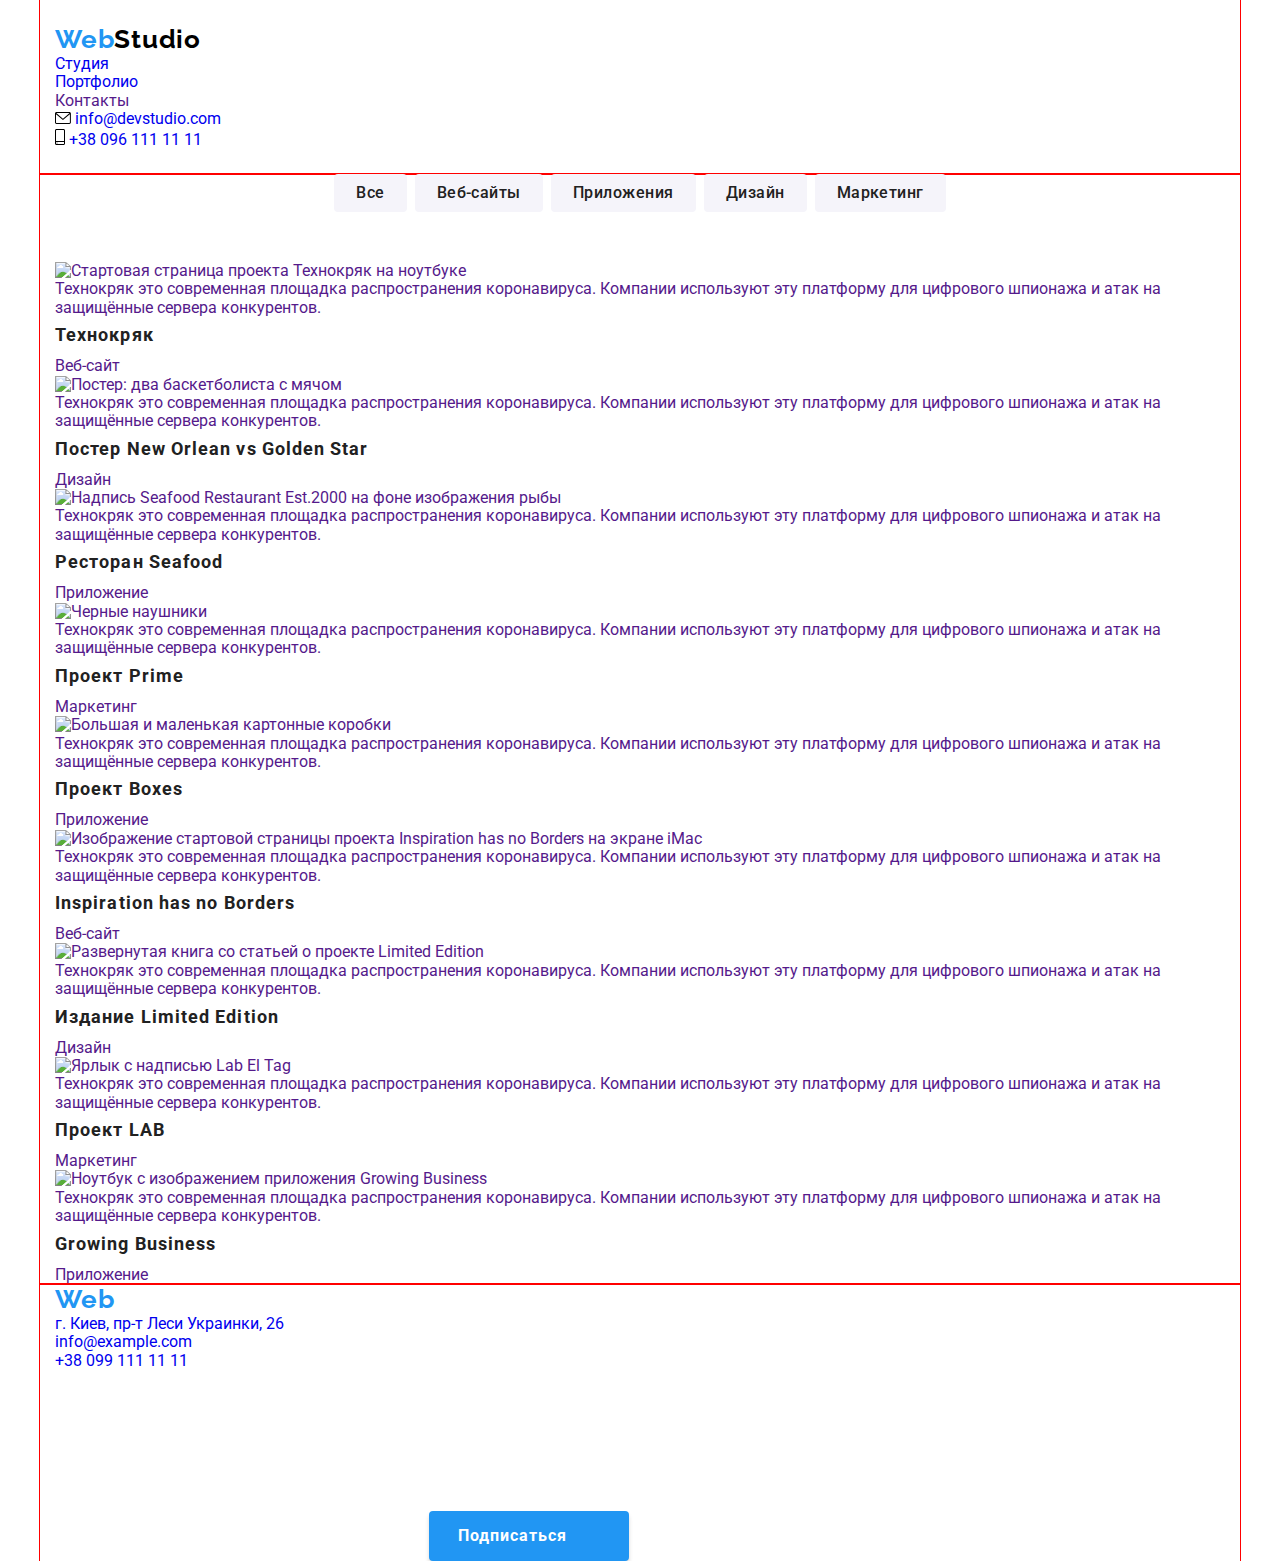
==== portfolio.html @ 4ce68b8e "Adds mobile version of header container and mobile menu button" ====
<!DOCTYPE html>
<html lang="en">

<head>
  <meta charset="UTF-8" />
  <meta name="viewport" content="width=device-width, initial-scale=1.0" />
  <title>WebStudio Portfolio</title>
  <link rel="stylesheet" href="https://cdnjs.cloudflare.com/ajax/libs/modern-normalize/1.0.0/modern-normalize.css" />
  <link href="https://fonts.googleapis.com/css2?family=Raleway:wght@700&family=Roboto:wght@400;500;700;900&display=swap"
    rel="stylesheet" />
  <link rel="stylesheet" href="./css/portfolio.min.css" />
</head>

<body>
  <!--HEADER-->
  <header class="header">
    <div class="container">
      <nav class="navigation">
        <a class="logo" href="./index.html" lang="en" aria-label="логотип вэбстудии"><span
            style="color: #2196f3">Web</span><span style="color: black">Studio</span>
        </a>
        <ul class="navigation-list">
          <li class="navigation-list-item">
            <a class="header-nav-link" href="./index.html">Студия</a>
          </li>
          <li class="navigation-list-item">
            <a class="header-nav-link current" href="./portfolio.html">Портфолио</a>
          </li>
          <li class="navigation-list-item">
            <a class="header-nav-link" href="">Контакты</a>
          </li>
        </ul>
      </nav>
      <address>
        <ul>
          <li class="address-item">
            <a class="header-contact-item" href="mailto:info@devstudio.com">
              <svg class="icon-envelope" width="16" height="12">
                <use href="./images/sprite.svg#icon-envelope"></use>
              </svg>
              info@devstudio.com</a>
          </li>
          <li class="address-item">
            <a class="header-contact-item" href="tel:+380961111111">
              <svg class="icon-envelope" width="10" height="16">
                <use href="./images/sprite.svg#icon-smartphone"></use>
              </svg>
              +38 096 111 11 11</a>
          </li>
        </ul>
      </address>
    </div>
  </header>
  <main>
    <!--PROJECTS-->
    <section class="projects">
      <div class="container">
        <h1 hidden>Проекты</h1>
        <nav>
          <ul class="project-filter">
            <li class="project-filter-item">
              <button class="projects-button" type="button">Все</button>
            </li>
            <li class="project-filter-item">
              <button class="projects-button" type="button">Веб-сайты</button>
            </li>
            <li class="project-filter-item">
              <button class="projects-button" type="button">
                Приложения
              </button>
            </li>
            <li class="project-filter-item">
              <button class="projects-button" type="button">Дизайн</button>
            </li>
            <li class="project-filter-item">
              <button class="projects-button" type="button">Маркетинг</button>
            </li>
          </ul>
        </nav>
        <ul class="projects-gallery">
          <li class="project-container">
            <a class="project-container-link" href="">
              <div class="project-thumb">
                <img src="./images/img-project-1.jpg" alt="Стартовая страница проекта Технокряк на ноутбуке" />
                <div class="overlay">
                  <p class="project-description">
                    Технокряк это современная площадка распространения
                    коронавируса. Компании используют эту платформу для
                    цифрового шпионажа и атак на защищённые сервера
                    конкурентов.
                  </p>
                </div>
              </div>
              <div class="project-card">
                <h2 class="project-title">Технокряк</h2>
                <p class="project-type">Веб-сайт</p>
              </div>
            </a>
          </li>
          <li class="project-container">
            <a class="project-container-link" href="">
              <div class="project-thumb">
                <img src="./images/img-project-2.jpg" alt="Постер: два баскетболиста с мячом" />
                <div class="overlay">
                  <p class="project-description">
                    Технокряк это современная площадка распространения
                    коронавируса. Компании используют эту платформу для
                    цифрового шпионажа и атак на защищённые сервера
                    конкурентов.
                  </p>
                </div>
              </div>
              <div class="project-card">
                <h2 class="project-title">
                  <span>Постер </span><span lang="en">New Orlean vs Golden Star</span>
                </h2>
                <p class="project-type">Дизайн</p>
              </div>
            </a>
          </li>
          <li class="project-container">
            <a class="project-container-link" href="">
              <div class="project-thumb">
                <img src="./images/img-project-3.jpg"
                  alt="Надпись Seafood Restaurant Est.2000 на фоне изображения рыбы" />
                <div class="overlay">
                  <p class="project-description">
                    Технокряк это современная площадка распространения
                    коронавируса. Компании используют эту платформу для
                    цифрового шпионажа и атак на защищённые сервера
                    конкурентов.
                  </p>
                </div>
              </div>
              <div class="project-card">
                <h2 class="project-title">
                  <span>Ресторан </span><span lang="en">Seafood</span>
                </h2>
                <p class="project-type">Приложение</p>
              </div>
            </a>
          </li>
          <li class="project-container">
            <a class="project-container-link" href="">
              <div class="project-thumb">
                <img src="./images/img-project-4.jpg" alt="Черные наушники" />
                <div class="overlay">
                  <p class="project-description">
                    Технокряк это современная площадка распространения
                    коронавируса. Компании используют эту платформу для
                    цифрового шпионажа и атак на защищённые сервера
                    конкурентов.
                  </p>
                </div>
              </div>
              <div class="project-card">
                <h2 class="project-title">
                  <span>Проект </span><span lang="en">Prime</span>
                </h2>
                <p class="project-type">Маркетинг</p>
              </div>
            </a>
          </li>
          <li class="project-container">
            <a class="project-container-link" href="">
              <div class="project-thumb">
                <img src="./images/img-project-5.jpg" alt="Большая и маленькая картонные коробки" />
                <div class="overlay">
                  <p class="project-description">
                    Технокряк это современная площадка распространения
                    коронавируса. Компании используют эту платформу для
                    цифрового шпионажа и атак на защищённые сервера
                    конкурентов.
                  </p>
                </div>
              </div>
              <div class="project-card">
                <h2 class="project-title">
                  <span>Проект </span> <span lang="en">Boxes</span>
                </h2>
                <p class="project-type">Приложение</p>
              </div>
            </a>
          </li>
          <li class="project-container">
            <a class="project-container-link" href="">
              <div class="project-thumb">
                <img src="./images/img-project-6.jpg"
                  alt="Изображение стартовой страницы проекта Inspiration has no Borders на экране iMac" />
                <div class="overlay">
                  <p class="project-description">
                    Технокряк это современная площадка распространения
                    коронавируса. Компании используют эту платформу для
                    цифрового шпионажа и атак на защищённые сервера
                    конкурентов.
                  </p>
                </div>
              </div>
              <div class="project-card">
                <h2 class="project-title" lang="en">
                  Inspiration has no Borders
                </h2>
                <p class="project-type">Веб-сайт</p>
              </div>
            </a>
          </li>
          <li class="project-container">
            <a class="project-container-link" href="">
              <div class="project-thumb">
                <img src="./images/img-project-7.jpg" alt="Развернутая книга со статьей о проекте Limited Edition" />
                <div class="overlay">
                  <p class="project-description">
                    Технокряк это современная площадка распространения
                    коронавируса. Компании используют эту платформу для
                    цифрового шпионажа и атак на защищённые сервера
                    конкурентов.
                  </p>
                </div>
              </div>
              <div class="project-card">
                <h2 class="project-title">
                  <span>Издание </span> <span lang="en">Limited Edition</span>
                </h2>
                <p class="project-type">Дизайн</p>
              </div>
            </a>
          </li>
          <li class="project-container">
            <a class="project-container-link" href="">
              <div class="project-thumb">
                <img src="./images/img-project-8.jpg" alt="Ярлык с надписью Lab El Tag" />
                <div class="overlay">
                  <p class="project-description">
                    Технокряк это современная площадка распространения
                    коронавируса. Компании используют эту платформу для
                    цифрового шпионажа и атак на защищённые сервера
                    конкурентов.
                  </p>
                </div>
              </div>
              <div class="project-card">
                <h2 class="project-title">
                  <span>Проект </span> <span lang="en">LAB</span>
                </h2>
                <p class="project-type">Маркетинг</p>
              </div>
            </a>
          </li>
          <li class="project-container">
            <a class="project-container-link" href="">
              <div class="project-thumb">
                <img src="./images/img-project-9.jpg" alt="Ноутбук с изображением приложения Growing Business" />
                <div class="overlay">
                  <p class="project-description">
                    Технокряк это современная площадка распространения
                    коронавируса. Компании используют эту платформу для
                    цифрового шпионажа и атак на защищённые сервера
                    конкурентов.
                  </p>
                </div>
              </div>
              <div class="project-card">
                <h2 class="project-title" lang="en">Growing Business</h2>
                <p class="project-type">Приложение</p>
              </div>
            </a>
          </li>
        </ul>
      </div>
    </section>
  </main>
  <!--FOOTER-->
    <footer class="footer">
      <div class="container">
        <div class="footer-container">
          <div class="footer-contacts">
            <a class="logo" href="./index.html" lang="en" aria-label="логотип вeбстудии"><span
                style="color: #2196f3">Web</span><span style="color: #ffffff">Studio</span></a>
            <address>
              <ul>
                <li>
                  <a class="footer-contact-address" href="https://goo.gl/maps/ndvMdk8LUqKZCVPy7" target="_blank">г. Киев,
                    пр-т Леси Украинки, 26</a>
                </li>
                <li>
                  <a class="footer-contact-non-address" href="mailto:info@example.com">info@example.com</a>
                </li>
                <li>
                  <a class="footer-contact-non-address" href="tel:+380991111111">+38 099 111 11 11</a>
                </li>
              </ul>
            </address>
          </div>
          <div class="joinus">
            <h3 class="footer-title">присоединяйтесь</h3>
            <ul class="social-links dark-theme">
              <li>
                <a class="social-item" target="_blank" href="https://www.instagram.com">
                  <svg class="instagram-icon" width="20" height="20">
                    <use href="./images/sprite.svg#icon-instagram"></use>
                  </svg>
                </a>
              </li>
              <li>
                <a class="social-item" target="_blank" href="https://twitter.com"><svg class="twitter-icon" width="20"
                    height="20">
                    <use href="./images/sprite.svg#icon-twitter"></use>
                  </svg></a>
              </li>
              <li>
                <a class="social-item" target="_blank" href="https://www.facebook.com"><svg class="facebook-icon" width="20"
                    height="20">
                    <use href="./images/sprite.svg#icon-facebook"></use>
                  </svg></a>
              </li>
              <li>
                <a class="social-item" target="_blank" href="https://www.linkedin.com"><svg class="linkedin-icon" width="20"
                    height="20">
                    <use href="./images/sprite.svg#icon-linkedin"></use>
                  </svg></a>
              </li>
            </ul>
          </div>
          <div class="subscribe">
            <h3 class="footer-title">Подпишитесь на рассылку</h3>
            <div class="footer-form-wrapper">
              <form action="#" class="footer-form">
                <div class="footer-form-item">
                  <input type="email" name="email" placeholder="E-mail" class="footer-form-input">
                  <button type="submit" class="submit-btn">Подписаться</button>
                </div>
              </form>
            </div>
          </div>
        </div>
      </div>
    </footer>
</body>

</html>
---- css/portfolio.min.css ----
.visually-hidden{position:absolute;width:1px;height:1px;margin:-1px;border:0;padding:0;white-space:nowrap;-webkit-clip-path:inset(100%);clip-path:inset(100%);clip:rect(0 0 0 0);overflow:hidden}body{color:#212121;font-family:Roboto, sans-serif;font-style:normal}ul{list-style:none}p,ul,h1,h2,h3,h4{margin:0;padding:0}a{text-decoration:none}address{font-style:normal}img{display:block}.section{padding-top:94px;padding-bottom:94px}.form *{outline:none}.container{padding-left:15px;padding-right:15px;outline:1px solid red}@media screen and (min-width: 480px){.container{position:relative;width:480px;margin:0 auto}.header .container{padding-top:16px;padding-bottom:16px}}@media screen and (min-width: 768px){.container{width:768px}.header .container{padding-top:26px;padding-bottom:26px}}@media screen and (min-width: 1200px){.container{width:1200px}.header .container{padding-top:24px;padding-bottom:25px}}.logo{font-family:Raleway;font-weight:700;letter-spacing:0.03em}@media screen and (min-width: 480px){.logo{font-size:24px;line-height:1.167}}@media screen and (min-width: 1200px){.logo{font-size:26px;line-height:1.193}}@media screen and (max-width: 767px){.menu-btn{position:absolute;top:10px;right:15px;display:-webkit-inline-box;display:-ms-inline-flexbox;display:inline-flex;-webkit-box-pack:center;-ms-flex-pack:center;justify-content:center;-webkit-box-align:center;-ms-flex-align:center;align-items:center;margin:0;padding:0;width:40px;height:40px;border:none;background-color:transparent}.menu-btn .icon-cross{display:none}.menu-btn.is-open .icon-cross{display:block}.menu-btn.is-open .icon-burger{display:none}.menu-btn:hover,.menu-btn:focus{fill:#2196f3}}@media screen and (min-width: 768px){.menu-btn{display:none}}.project-filter{display:-webkit-box;display:-ms-flexbox;display:flex;-webkit-box-pack:center;-ms-flex-pack:center;justify-content:center;margin-bottom:50px}.project-filter-item+.project-filter-item{margin-left:8px}.projects-button{padding:6px 22px;border-radius:4px;font-weight:500;font-size:16px;line-height:1.625;text-align:center;letter-spacing:0.03em;color:#212121;background-color:#f5f4fa;border:transparent;-webkit-transition-property:color, background-color, -webkit-box-shadow;transition-property:color, background-color, -webkit-box-shadow;transition-property:color, background-color, box-shadow;transition-property:color, background-color, box-shadow, -webkit-box-shadow;-webkit-transition-duration:250ms;transition-duration:250ms;-webkit-transition-timing-function:cubic-bezier(0.4, 0, 0.2, 1);transition-timing-function:cubic-bezier(0.4, 0, 0.2, 1)}.projects-button:hover,.projects-button:focus{color:#ffffff;background-color:#2196f3;-webkit-box-shadow:0px 3px 1px rgba(0,0,0,0.1),0px 1px 2px rgba(0,0,0,0.08),0px 2px 2px rgba(0,0,0,0.12);box-shadow:0px 3px 1px rgba(0,0,0,0.1),0px 1px 2px rgba(0,0,0,0.08),0px 2px 2px rgba(0,0,0,0.12)}.section-title{text-align:center;margin-bottom:50px;font-weight:700;font-size:36px;line-height:1.167;letter-spacing:.03em}.form-title{text-align:center;margin-bottom:12px;font-weight:700;font-size:20px;line-height:1.15;letter-spacing:.03em}.hero-title{text-align:center;max-width:700px;font-weight:900;font-size:44px;line-height:1.364;letter-spacing:.06em;text-transform:uppercase;color:#ffffff}.features-title{margin-top:30px;margin-bottom:10px;font-weight:700;font-size:14px;line-height:1.143;letter-spacing:.03em;text-transform:uppercase}.whatwedo-title{position:absolute;bottom:0;padding-top:27px;padding-bottom:27px;width:370px;text-align:center;font-weight:700;font-size:14px;line-height:1.143;letter-spacing:.03em;text-transform:uppercase;color:#fff;background-color:rgba(47,48,58,0.8)}.project-title{margin-bottom:4px;font-weight:700;font-size:18px;line-height:2;letter-spacing:.06em;color:#212121}.footer-title{padding-top:12px;margin-bottom:20px;font-weight:700;font-size:14px;line-height:1.143;letter-spacing:.03em;text-transform:uppercase;color:#ffffff}.social-links{display:-webkit-box;display:-ms-flexbox;display:flex;-webkit-box-pack:justify;-ms-flex-pack:justify;justify-content:space-between}.white-theme{margin:16px 32px 0px 32px}.dark-theme li:not(:last-child){margin-right:10px}.social-item{display:-webkit-box;display:-ms-flexbox;display:flex;-webkit-box-pack:center;-ms-flex-pack:center;justify-content:center;-webkit-box-align:center;-ms-flex-align:center;align-items:center;width:44px;height:44px;border-radius:50%;-webkit-transition-property:background-color, fill;transition-property:background-color, fill;-webkit-transition-duration:250ms;transition-duration:250ms;-webkit-transition-timing-function:cubic-bezier(0.4, 0, 0.2, 1);transition-timing-function:cubic-bezier(0.4, 0, 0.2, 1)}.white-theme .social-item{fill:#afb1b8}.dark-theme .social-item{fill:#fff;background-color:rgba(255,255,255,0.1)}.social-item:hover,.social-item:focus{background-color:#2196f3;fill:#fff}.footer-form-input{width:358px;height:50px;padding-left:16px;margin-right:12px;color:#ffffff;background-color:transparent;border:1px solid rgba(255,255,255,0.3);-webkit-box-sizing:border-box;box-sizing:border-box;border-radius:4px}.footer-form-input::-webkit-input-placeholder{font-weight:400;font-size:16px;line-height:1.25;-webkit-box-align:center;align-items:center;letter-spacing:0.03em;color:rgba(255,255,255,0.6)}.footer-form-input:-ms-input-placeholder{font-weight:400;font-size:16px;line-height:1.25;-ms-flex-align:center;align-items:center;letter-spacing:0.03em;color:rgba(255,255,255,0.6)}.footer-form-input::-ms-input-placeholder{font-weight:400;font-size:16px;line-height:1.25;-ms-flex-align:center;align-items:center;letter-spacing:0.03em;color:rgba(255,255,255,0.6)}.footer-form-input::placeholder{font-weight:400;font-size:16px;line-height:1.25;-webkit-box-align:center;-ms-flex-align:center;align-items:center;letter-spacing:0.03em;color:rgba(255,255,255,0.6)}.footer-form-input:focus{border:1px solid #2196f3}.submit-btn{display:-webkit-inline-box;display:-ms-inline-flexbox;display:inline-flex;-webkit-box-pack:center;-ms-flex-pack:center;justify-content:center;-webkit-box-align:center;-ms-flex-align:center;align-items:center;width:200px;height:50px;background:#2196f3;border:transparent;-webkit-box-shadow:0px 4px 4px rgba(0,0,0,0.15);box-shadow:0px 4px 4px rgba(0,0,0,0.15);border-radius:4px;font-weight:700;font-size:16px;line-height:1.87;align-items:center;text-align:center;letter-spacing:0.06em;color:#ffffff;cursor:pointer}.submit-btn::after{content:'';margin-left:9px;width:24px;height:24px;background-image:url(../images/icon-send.svg);background-repeat:no-repeat;background-position:center}
/*# sourceMappingURL=portfolio.min.css.map */
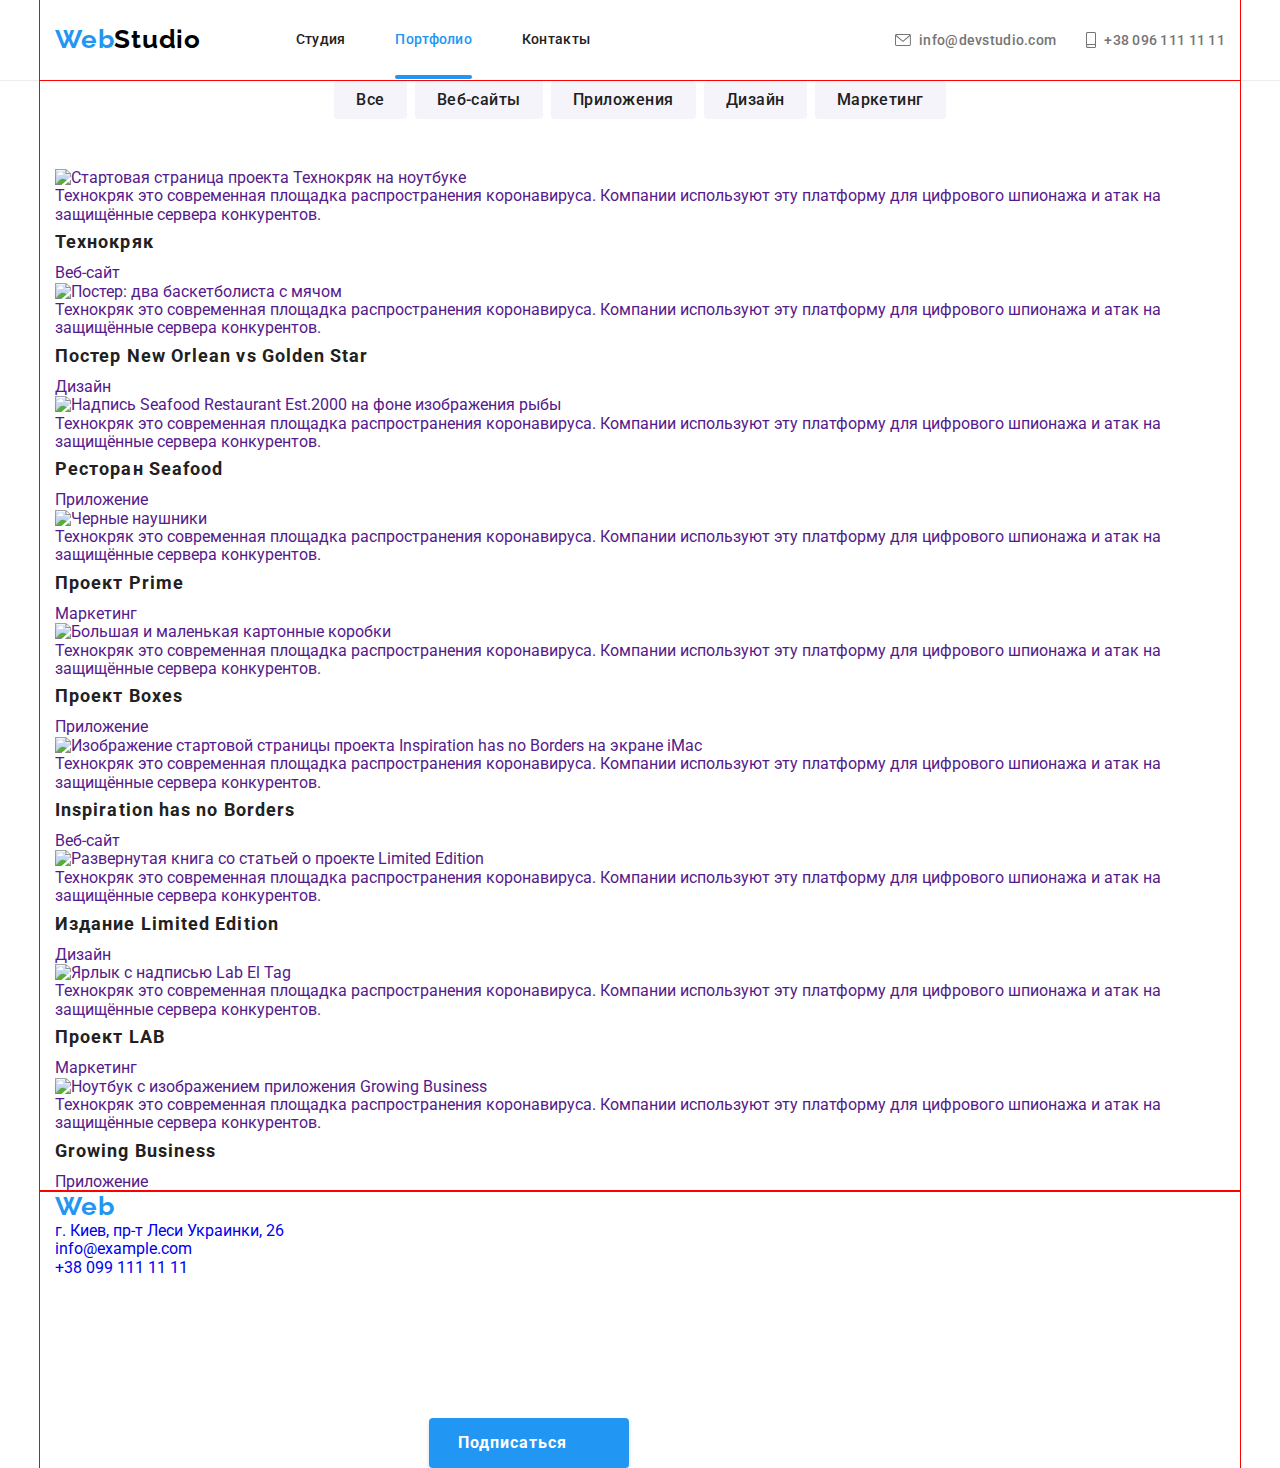
==== commit ebe71260: "Copies adaptive styles to header" ====
--- a/portfolio.html
+++ b/portfolio.html
@@ -13,44 +13,53 @@
 
 <body>
   <!--HEADER-->
-  <header class="header">
-    <div class="container">
-      <nav class="navigation">
+    <header class="header">
+      <div class="container">
         <a class="logo" href="./index.html" lang="en" aria-label="логотип вэбстудии"><span
             style="color: #2196f3">Web</span><span style="color: black">Studio</span>
         </a>
-        <ul class="navigation-list">
-          <li class="navigation-list-item">
-            <a class="header-nav-link" href="./index.html">Студия</a>
-          </li>
-          <li class="navigation-list-item">
-            <a class="header-nav-link current" href="./portfolio.html">Портфолио</a>
-          </li>
-          <li class="navigation-list-item">
-            <a class="header-nav-link" href="">Контакты</a>
-          </li>
-        </ul>
-      </nav>
-      <address>
-        <ul>
-          <li class="address-item">
-            <a class="header-contact-item" href="mailto:info@devstudio.com">
-              <svg class="icon-envelope" width="16" height="12">
-                <use href="./images/sprite.svg#icon-envelope"></use>
-              </svg>
-              info@devstudio.com</a>
-          </li>
-          <li class="address-item">
-            <a class="header-contact-item" href="tel:+380961111111">
-              <svg class="icon-envelope" width="10" height="16">
-                <use href="./images/sprite.svg#icon-smartphone"></use>
-              </svg>
-              +38 096 111 11 11</a>
-          </li>
-        </ul>
-      </address>
-    </div>
-  </header>
+        <!-- <nav class="navigation"> -->
+        <button type="button" class="mobile-menu-btn" data-menu-button aria-expanded="false">
+          <svg width="24" height="16" aria-label="Переключатель мобильного меню">
+            <use class="icon-cross" href="./images/sprite.svg#icon-cross"></use>
+            <use class="icon-burger" href="./images/sprite.svg#icon-burger-btn"></use>
+          </svg>
+        </button>
+        <div class="menu-container" data-menu>
+          <ul class="navigation-list">
+            <li class="navigation-list-item">
+              <a class="header-nav-link" href="./index.html">Студия</a>
+            </li>
+            <li class="navigation-list-item">
+              <a class="header-nav-link current" href="./portfolio.html">Портфолио</a>
+            </li>
+            <li class="navigation-list-item">
+              <a class="header-nav-link" href="">Контакты</a>
+            </li>
+          </ul>
+    
+          <address>
+            <ul class="contact-list">
+              <li class="contact-list-item">
+                <a class="contact-list-link" href="mailto:info@devstudio.com">
+                  <svg class="icon-envelope" width="16" height="12">
+                    <use href="./images/sprite.svg#icon-envelope"></use>
+                  </svg>
+                  info@devstudio.com
+                </a>
+              </li>
+              <li class="contact-list-item">
+                <a class="contact-list-link" href="tel:+380961111111">
+                  <svg class="icon-envelope" width="10" height="16">
+                    <use href="./images/sprite.svg#icon-smartphone"></use>
+                  </svg>
+                  +38 096 111 11 11</a>
+              </li>
+            </ul>
+          </address>
+        </div>
+      </div>
+    </header>
   <main>
     <!--PROJECTS-->
     <section class="projects">
--- a/css/portfolio.min.css
+++ b/css/portfolio.min.css
@@ -1,2 +1,2 @@
-.visually-hidden{position:absolute;width:1px;height:1px;margin:-1px;border:0;padding:0;white-space:nowrap;-webkit-clip-path:inset(100%);clip-path:inset(100%);clip:rect(0 0 0 0);overflow:hidden}body{color:#212121;font-family:Roboto, sans-serif;font-style:normal}ul{list-style:none}p,ul,h1,h2,h3,h4{margin:0;padding:0}a{text-decoration:none}address{font-style:normal}img{display:block}.section{padding-top:94px;padding-bottom:94px}.form *{outline:none}.container{padding-left:15px;padding-right:15px;outline:1px solid red}@media screen and (min-width: 480px){.container{position:relative;width:480px;margin:0 auto}.header .container{padding-top:16px;padding-bottom:16px}}@media screen and (min-width: 768px){.container{width:768px}.header .container{padding-top:26px;padding-bottom:26px}}@media screen and (min-width: 1200px){.container{width:1200px}.header .container{padding-top:24px;padding-bottom:25px}}.logo{font-family:Raleway;font-weight:700;letter-spacing:0.03em}@media screen and (min-width: 480px){.logo{font-size:24px;line-height:1.167}}@media screen and (min-width: 1200px){.logo{font-size:26px;line-height:1.193}}@media screen and (max-width: 767px){.menu-btn{position:absolute;top:10px;right:15px;display:-webkit-inline-box;display:-ms-inline-flexbox;display:inline-flex;-webkit-box-pack:center;-ms-flex-pack:center;justify-content:center;-webkit-box-align:center;-ms-flex-align:center;align-items:center;margin:0;padding:0;width:40px;height:40px;border:none;background-color:transparent}.menu-btn .icon-cross{display:none}.menu-btn.is-open .icon-cross{display:block}.menu-btn.is-open .icon-burger{display:none}.menu-btn:hover,.menu-btn:focus{fill:#2196f3}}@media screen and (min-width: 768px){.menu-btn{display:none}}.project-filter{display:-webkit-box;display:-ms-flexbox;display:flex;-webkit-box-pack:center;-ms-flex-pack:center;justify-content:center;margin-bottom:50px}.project-filter-item+.project-filter-item{margin-left:8px}.projects-button{padding:6px 22px;border-radius:4px;font-weight:500;font-size:16px;line-height:1.625;text-align:center;letter-spacing:0.03em;color:#212121;background-color:#f5f4fa;border:transparent;-webkit-transition-property:color, background-color, -webkit-box-shadow;transition-property:color, background-color, -webkit-box-shadow;transition-property:color, background-color, box-shadow;transition-property:color, background-color, box-shadow, -webkit-box-shadow;-webkit-transition-duration:250ms;transition-duration:250ms;-webkit-transition-timing-function:cubic-bezier(0.4, 0, 0.2, 1);transition-timing-function:cubic-bezier(0.4, 0, 0.2, 1)}.projects-button:hover,.projects-button:focus{color:#ffffff;background-color:#2196f3;-webkit-box-shadow:0px 3px 1px rgba(0,0,0,0.1),0px 1px 2px rgba(0,0,0,0.08),0px 2px 2px rgba(0,0,0,0.12);box-shadow:0px 3px 1px rgba(0,0,0,0.1),0px 1px 2px rgba(0,0,0,0.08),0px 2px 2px rgba(0,0,0,0.12)}.section-title{text-align:center;margin-bottom:50px;font-weight:700;font-size:36px;line-height:1.167;letter-spacing:.03em}.form-title{text-align:center;margin-bottom:12px;font-weight:700;font-size:20px;line-height:1.15;letter-spacing:.03em}.hero-title{text-align:center;max-width:700px;font-weight:900;font-size:44px;line-height:1.364;letter-spacing:.06em;text-transform:uppercase;color:#ffffff}.features-title{margin-top:30px;margin-bottom:10px;font-weight:700;font-size:14px;line-height:1.143;letter-spacing:.03em;text-transform:uppercase}.whatwedo-title{position:absolute;bottom:0;padding-top:27px;padding-bottom:27px;width:370px;text-align:center;font-weight:700;font-size:14px;line-height:1.143;letter-spacing:.03em;text-transform:uppercase;color:#fff;background-color:rgba(47,48,58,0.8)}.project-title{margin-bottom:4px;font-weight:700;font-size:18px;line-height:2;letter-spacing:.06em;color:#212121}.footer-title{padding-top:12px;margin-bottom:20px;font-weight:700;font-size:14px;line-height:1.143;letter-spacing:.03em;text-transform:uppercase;color:#ffffff}.social-links{display:-webkit-box;display:-ms-flexbox;display:flex;-webkit-box-pack:justify;-ms-flex-pack:justify;justify-content:space-between}.white-theme{margin:16px 32px 0px 32px}.dark-theme li:not(:last-child){margin-right:10px}.social-item{display:-webkit-box;display:-ms-flexbox;display:flex;-webkit-box-pack:center;-ms-flex-pack:center;justify-content:center;-webkit-box-align:center;-ms-flex-align:center;align-items:center;width:44px;height:44px;border-radius:50%;-webkit-transition-property:background-color, fill;transition-property:background-color, fill;-webkit-transition-duration:250ms;transition-duration:250ms;-webkit-transition-timing-function:cubic-bezier(0.4, 0, 0.2, 1);transition-timing-function:cubic-bezier(0.4, 0, 0.2, 1)}.white-theme .social-item{fill:#afb1b8}.dark-theme .social-item{fill:#fff;background-color:rgba(255,255,255,0.1)}.social-item:hover,.social-item:focus{background-color:#2196f3;fill:#fff}.footer-form-input{width:358px;height:50px;padding-left:16px;margin-right:12px;color:#ffffff;background-color:transparent;border:1px solid rgba(255,255,255,0.3);-webkit-box-sizing:border-box;box-sizing:border-box;border-radius:4px}.footer-form-input::-webkit-input-placeholder{font-weight:400;font-size:16px;line-height:1.25;-webkit-box-align:center;align-items:center;letter-spacing:0.03em;color:rgba(255,255,255,0.6)}.footer-form-input:-ms-input-placeholder{font-weight:400;font-size:16px;line-height:1.25;-ms-flex-align:center;align-items:center;letter-spacing:0.03em;color:rgba(255,255,255,0.6)}.footer-form-input::-ms-input-placeholder{font-weight:400;font-size:16px;line-height:1.25;-ms-flex-align:center;align-items:center;letter-spacing:0.03em;color:rgba(255,255,255,0.6)}.footer-form-input::placeholder{font-weight:400;font-size:16px;line-height:1.25;-webkit-box-align:center;-ms-flex-align:center;align-items:center;letter-spacing:0.03em;color:rgba(255,255,255,0.6)}.footer-form-input:focus{border:1px solid #2196f3}.submit-btn{display:-webkit-inline-box;display:-ms-inline-flexbox;display:inline-flex;-webkit-box-pack:center;-ms-flex-pack:center;justify-content:center;-webkit-box-align:center;-ms-flex-align:center;align-items:center;width:200px;height:50px;background:#2196f3;border:transparent;-webkit-box-shadow:0px 4px 4px rgba(0,0,0,0.15);box-shadow:0px 4px 4px rgba(0,0,0,0.15);border-radius:4px;font-weight:700;font-size:16px;line-height:1.87;align-items:center;text-align:center;letter-spacing:0.06em;color:#ffffff;cursor:pointer}.submit-btn::after{content:'';margin-left:9px;width:24px;height:24px;background-image:url(../images/icon-send.svg);background-repeat:no-repeat;background-position:center}
+.visually-hidden{position:absolute;width:1px;height:1px;margin:-1px;border:0;padding:0;white-space:nowrap;-webkit-clip-path:inset(100%);clip-path:inset(100%);clip:rect(0 0 0 0);overflow:hidden}body{color:#212121;font-family:Roboto, sans-serif;font-style:normal}ul{list-style:none}p,ul,h1,h2,h3,h4{margin:0;padding:0}a{text-decoration:none}address{font-style:normal}img{display:block}.section{padding-top:94px;padding-bottom:94px}.form *{outline:none}.container{padding-left:15px;padding-right:15px;outline:1px solid red}@media screen and (min-width: 480px){.container{width:480px;margin:0 auto}.header .container{display:-webkit-box;display:-ms-flexbox;display:flex;-webkit-box-pack:justify;-ms-flex-pack:justify;justify-content:space-between;-webkit-box-align:center;-ms-flex-align:center;align-items:center;text-align:center;padding-top:16px;padding-bottom:16px}}@media screen and (min-width: 768px){.container{width:768px}.header .container{padding-top:21px;padding-bottom:21px}}@media screen and (min-width: 1200px){.container{width:1200px}.header .container{padding-top:24px;padding-bottom:25px}}.logo{font-family:Raleway;font-weight:700;letter-spacing:0.03em}@media screen and (min-width: 480px){.logo{font-size:24px;line-height:1.167}}@media screen and (min-width: 1200px){.logo{font-size:26px;line-height:1.193}}@media screen and (max-width: 767px){.mobile-menu-btn{top:10px;right:15px;display:-webkit-inline-box;display:-ms-inline-flexbox;display:inline-flex;-webkit-box-pack:center;-ms-flex-pack:center;justify-content:center;-webkit-box-align:center;-ms-flex-align:center;align-items:center;margin:0;padding:0;width:40px;height:40px;border:none;background-color:transparent}.mobile-menu-btn .icon-cross{display:none}.mobile-menu-btn.is-open .icon-cross{display:block}.mobile-menu-btn.is-open .icon-burger{display:none}.mobile-menu-btn:hover,.mobile-menu-btn:focus{fill:#2196f3}.menu-container{display:none;position:absolute;top:100%;left:0;width:100%;background-color:#ffffff;-webkit-box-shadow:0px 4px 8px rgba(0,0,0,0.04),0px 2px 4px rgba(0,0,0,0.08),0px 1px 3px rgba(0,0,0,0.16);box-shadow:0px 4px 8px rgba(0,0,0,0.04),0px 2px 4px rgba(0,0,0,0.08),0px 1px 3px rgba(0,0,0,0.16)}.menu-container.is-open{display:block;padding-top:60px;padding-bottom:60px}}@media screen and (min-width: 768px){.mobile-menu-btn{display:none}.menu-container{display:-webkit-box;display:-ms-flexbox;display:flex;-webkit-box-align:center;-ms-flex-align:center;align-items:center}}.project-filter{display:-webkit-box;display:-ms-flexbox;display:flex;-webkit-box-pack:center;-ms-flex-pack:center;justify-content:center;margin-bottom:50px}.project-filter-item+.project-filter-item{margin-left:8px}.projects-button{padding:6px 22px;border-radius:4px;font-weight:500;font-size:16px;line-height:1.625;text-align:center;letter-spacing:0.03em;color:#212121;background-color:#f5f4fa;border:transparent;-webkit-transition-property:color, background-color, -webkit-box-shadow;transition-property:color, background-color, -webkit-box-shadow;transition-property:color, background-color, box-shadow;transition-property:color, background-color, box-shadow, -webkit-box-shadow;-webkit-transition-duration:250ms;transition-duration:250ms;-webkit-transition-timing-function:cubic-bezier(0.4, 0, 0.2, 1);transition-timing-function:cubic-bezier(0.4, 0, 0.2, 1)}.projects-button:hover,.projects-button:focus{color:#ffffff;background-color:#2196f3;-webkit-box-shadow:0px 3px 1px rgba(0,0,0,0.1),0px 1px 2px rgba(0,0,0,0.08),0px 2px 2px rgba(0,0,0,0.12);box-shadow:0px 3px 1px rgba(0,0,0,0.1),0px 1px 2px rgba(0,0,0,0.08),0px 2px 2px rgba(0,0,0,0.12)}.section-title{text-align:center;margin-bottom:50px;font-weight:700;font-size:36px;line-height:1.167;letter-spacing:.03em}.form-title{text-align:center;margin-bottom:12px;font-weight:700;font-size:20px;line-height:1.15;letter-spacing:.03em}.hero-title{text-align:center;max-width:700px;font-weight:900;font-size:44px;line-height:1.364;letter-spacing:.06em;text-transform:uppercase;color:#ffffff}.features-title{margin-top:30px;margin-bottom:10px;font-weight:700;font-size:14px;line-height:1.143;letter-spacing:.03em;text-transform:uppercase}.whatwedo-title{position:absolute;bottom:0;padding-top:27px;padding-bottom:27px;width:370px;text-align:center;font-weight:700;font-size:14px;line-height:1.143;letter-spacing:.03em;text-transform:uppercase;color:#fff;background-color:rgba(47,48,58,0.8)}.project-title{margin-bottom:4px;font-weight:700;font-size:18px;line-height:2;letter-spacing:.06em;color:#212121}.footer-title{padding-top:12px;margin-bottom:20px;font-weight:700;font-size:14px;line-height:1.143;letter-spacing:.03em;text-transform:uppercase;color:#ffffff}.social-links{display:-webkit-box;display:-ms-flexbox;display:flex;-webkit-box-pack:justify;-ms-flex-pack:justify;justify-content:space-between}.white-theme{margin:16px 32px 0px 32px}.dark-theme li:not(:last-child){margin-right:10px}.social-item{display:-webkit-box;display:-ms-flexbox;display:flex;-webkit-box-pack:center;-ms-flex-pack:center;justify-content:center;-webkit-box-align:center;-ms-flex-align:center;align-items:center;width:44px;height:44px;border-radius:50%;-webkit-transition-property:background-color, fill;transition-property:background-color, fill;-webkit-transition-duration:250ms;transition-duration:250ms;-webkit-transition-timing-function:cubic-bezier(0.4, 0, 0.2, 1);transition-timing-function:cubic-bezier(0.4, 0, 0.2, 1)}.white-theme .social-item{fill:#afb1b8}.dark-theme .social-item{fill:#fff;background-color:rgba(255,255,255,0.1)}.social-item:hover,.social-item:focus{background-color:#2196f3;fill:#fff}.footer-form-input{width:358px;height:50px;padding-left:16px;margin-right:12px;color:#ffffff;background-color:transparent;border:1px solid rgba(255,255,255,0.3);-webkit-box-sizing:border-box;box-sizing:border-box;border-radius:4px}.footer-form-input::-webkit-input-placeholder{font-weight:400;font-size:16px;line-height:1.25;-webkit-box-align:center;align-items:center;letter-spacing:0.03em;color:rgba(255,255,255,0.6)}.footer-form-input:-ms-input-placeholder{font-weight:400;font-size:16px;line-height:1.25;-ms-flex-align:center;align-items:center;letter-spacing:0.03em;color:rgba(255,255,255,0.6)}.footer-form-input::-ms-input-placeholder{font-weight:400;font-size:16px;line-height:1.25;-ms-flex-align:center;align-items:center;letter-spacing:0.03em;color:rgba(255,255,255,0.6)}.footer-form-input::placeholder{font-weight:400;font-size:16px;line-height:1.25;-webkit-box-align:center;-ms-flex-align:center;align-items:center;letter-spacing:0.03em;color:rgba(255,255,255,0.6)}.footer-form-input:focus{border:1px solid #2196f3}.submit-btn{display:-webkit-inline-box;display:-ms-inline-flexbox;display:inline-flex;-webkit-box-pack:center;-ms-flex-pack:center;justify-content:center;-webkit-box-align:center;-ms-flex-align:center;align-items:center;width:200px;height:50px;background:#2196f3;border:transparent;-webkit-box-shadow:0px 4px 4px rgba(0,0,0,0.15);box-shadow:0px 4px 4px rgba(0,0,0,0.15);border-radius:4px;font-weight:700;font-size:16px;line-height:1.87;align-items:center;text-align:center;letter-spacing:0.06em;color:#ffffff;cursor:pointer}.submit-btn::after{content:'';margin-left:9px;width:24px;height:24px;background-image:url(../images/icon-send.svg);background-repeat:no-repeat;background-position:center}.header{border-bottom:1px solid #ececec}@media screen and (min-width: 480px){.header{position:relative}.header .navigation-list{margin-bottom:60px}.header .navigation-list-item:not(:last-child){margin-bottom:40px;position:relative}.header .header-nav-link{position:relative;display:inline-block;font-weight:500;font-size:18px;line-height:1.167;letter-spacing:0.02em;color:#212121;-webkit-transition-property:color;transition-property:color;-webkit-transition-duration:250ms;transition-duration:250ms;-webkit-transition-timing-function:cubic-bezier(0.4, 0, 0.2, 1);transition-timing-function:cubic-bezier(0.4, 0, 0.2, 1)}.header .header-nav-link:hover,.header .header-nav-link:focus{color:#2196f3;fill:#2196f3}.header .header-nav-link.current{color:#2196f3}.header .header-nav-link.current::after{position:absolute;bottom:-8px;display:block;content:'';color:#2196f3;background-color:#2196f3;width:100%;height:4px;border-radius:2px}.header .contact-list-item:not(:last-child){margin-bottom:16px}.header .contact-list-link{font-weight:500;font-size:18px;line-height:1.167;letter-spacing:0.02em;color:#757575;fill:#757575}.header .contact-list-link:hover,.header .contact-list-link:focus{color:#2196f3;fill:#2196f3}}@media screen and (min-width: 768px){.header .navigation-list{display:-webkit-box;display:-ms-flexbox;display:flex;margin-bottom:0;margin-right:84px}.header .navigation-list-item:not(:last-child){margin-bottom:0;margin-right:50px}.header .header-nav-link{font-size:14px;line-height:1.143}.header .header-nav-link.current::after{bottom:-32px}.header .contact-list{display:-webkit-box;display:-ms-flexbox;display:flex;-webkit-box-orient:vertical;-webkit-box-direction:normal;-ms-flex-direction:column;flex-direction:column;-webkit-box-align:start;-ms-flex-align:start;align-items:flex-start}.header .contact-list-item:not(:last-child){margin-bottom:10px}.header .contact-list-link{display:-webkit-box;display:-ms-flexbox;display:flex;-webkit-box-align:center;-ms-flex-align:center;align-items:center;font-size:12px;line-height:1.167}.header .icon-envelope{margin-right:8px}}@media screen and (min-width: 1200px){.header .navigation-list{margin-right:305px}.header .contact-list{-webkit-box-orient:horizontal;-webkit-box-direction:normal;-ms-flex-direction:row;flex-direction:row}.header .contact-list-item:not(:last-child){margin-bottom:0;margin-right:30px}.header .contact-list-link{font-size:14px;line-height:1.143}}
 /*# sourceMappingURL=portfolio.min.css.map */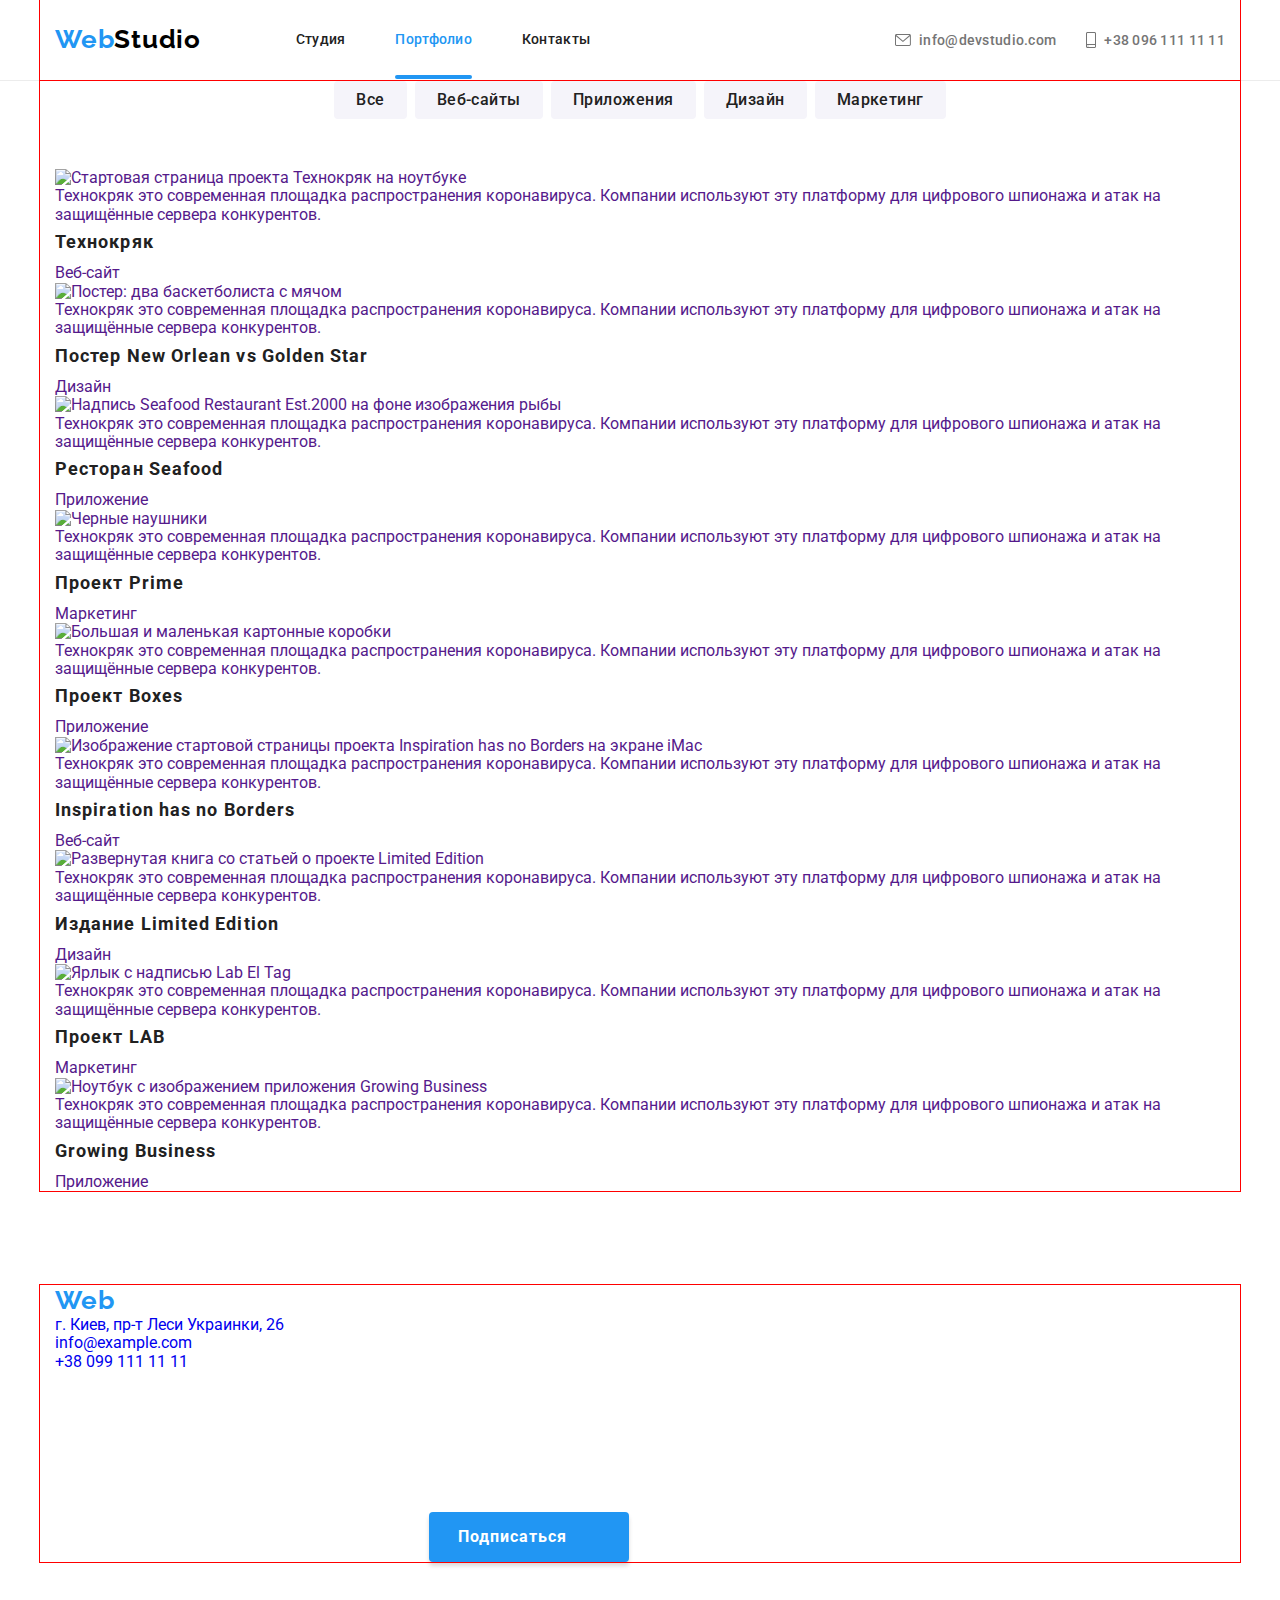
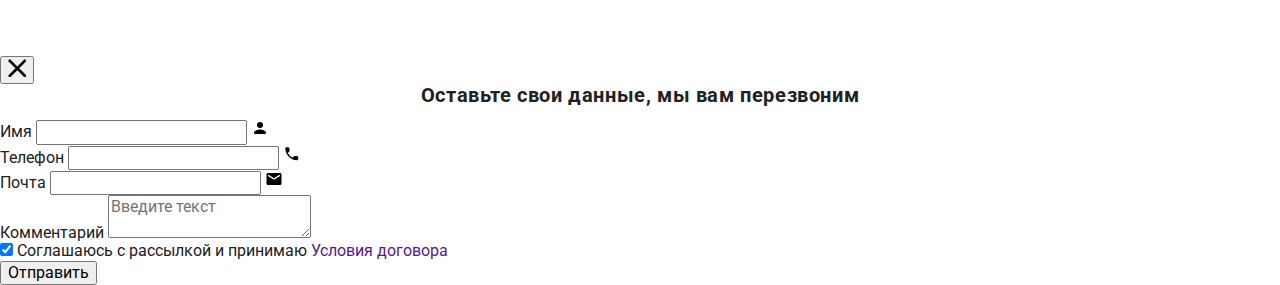
==== commit 56776795: "Updates header, mobile menu and footer for portfolio" ====
--- a/portfolio.html
+++ b/portfolio.html
@@ -279,7 +279,7 @@
     </section>
   </main>
   <!--FOOTER-->
-    <footer class="footer">
+    <footer class="section footer">
       <div class="container">
         <div class="footer-container">
           <div class="footer-contacts">
@@ -344,6 +344,72 @@
         </div>
       </div>
     </footer>
+
+<!-- MODAL WINDOW -->
+<div class="backdrop is-hidden" data-modal>
+  <div class="modal">
+    <button type="button" class="close-btn" data-modal-close>
+      <svg width="18" height="18">
+        <use href="./images/sprite.svg#icon-cross"></use>
+      </svg>
+    </button>
+    <div class="form">
+      <h4 class="form-title">Оставьте свои данные, мы вам перезвоним</h4>
+      <form action="#" class="form-body">
+        <div class="form-item">
+          <label class="form-label">
+            Имя
+            <span class="form-field-wrapper">
+              <input type="text" name="name" class="form-input" required>
+              <svg class="form-icon" width="18" height="18">
+                <use href="./images/sprite.svg#icon-person"></use>
+              </svg>
+            </span>
+          </label>
+        </div>
+        <div class="form-item">
+          <label class="form-label">
+            Телефон
+            <span class="form-field-wrapper">
+              <input type="tel" name="tel" class="form-input">
+              <svg class="form-icon" width="18" height="18">
+                <use href="./images/sprite.svg#icon-phone"></use>
+              </svg>
+            </span>
+          </label>
+        </div>
+        <div class="form-item">
+          <label class="form-label">
+            Почта
+            <span class="form-field-wrapper">
+              <input type="email" name="email" class="form-input">
+              <svg class="form-icon" width="18" height="18">
+                <use href="./images/sprite.svg#icon-email"></use>
+              </svg>
+            </span>
+          </label>
+        </div>
+        <div class="form-item">
+          <label for="formComment" class="form-label">Комментарий</label>
+          <textarea name="comment" id="formComment" class="form-input" placeholder="Введите текст"></textarea>
+        </div>
+        <div class="form-item">
+          <div class="checkbox">
+            <label class="checkbox-label">
+              <input type="checkbox" name="toc" value="toc" class="checkbox-input" checked>
+              <span class="checkbox-custom-box"></span>
+              <span class="checkbox-text">Соглашаюсь с рассылкой и принимаю&nbsp<a href="">Условия договора</a></span>
+            </label>
+          </div>
+        </div>
+        <button type="submit" class="form-btn">Отправить</button>
+      </form>
+    </div>
+  </div>
+</div>
+<script src="./js/modal.js"></script>
+<script src="./js/menu.js"></script>
+
 </body>
 
 </html>--- a/css/portfolio.min.css
+++ b/css/portfolio.min.css
@@ -1,2 +1,2 @@
-.visually-hidden{position:absolute;width:1px;height:1px;margin:-1px;border:0;padding:0;white-space:nowrap;-webkit-clip-path:inset(100%);clip-path:inset(100%);clip:rect(0 0 0 0);overflow:hidden}body{color:#212121;font-family:Roboto, sans-serif;font-style:normal}ul{list-style:none}p,ul,h1,h2,h3,h4{margin:0;padding:0}a{text-decoration:none}address{font-style:normal}img{display:block}.section{padding-top:94px;padding-bottom:94px}.form *{outline:none}.container{padding-left:15px;padding-right:15px;outline:1px solid red}@media screen and (min-width: 480px){.container{width:480px;margin:0 auto}.header .container{display:-webkit-box;display:-ms-flexbox;display:flex;-webkit-box-pack:justify;-ms-flex-pack:justify;justify-content:space-between;-webkit-box-align:center;-ms-flex-align:center;align-items:center;text-align:center;padding-top:16px;padding-bottom:16px}}@media screen and (min-width: 768px){.container{width:768px}.header .container{padding-top:21px;padding-bottom:21px}}@media screen and (min-width: 1200px){.container{width:1200px}.header .container{padding-top:24px;padding-bottom:25px}}.logo{font-family:Raleway;font-weight:700;letter-spacing:0.03em}@media screen and (min-width: 480px){.logo{font-size:24px;line-height:1.167}}@media screen and (min-width: 1200px){.logo{font-size:26px;line-height:1.193}}@media screen and (max-width: 767px){.mobile-menu-btn{top:10px;right:15px;display:-webkit-inline-box;display:-ms-inline-flexbox;display:inline-flex;-webkit-box-pack:center;-ms-flex-pack:center;justify-content:center;-webkit-box-align:center;-ms-flex-align:center;align-items:center;margin:0;padding:0;width:40px;height:40px;border:none;background-color:transparent}.mobile-menu-btn .icon-cross{display:none}.mobile-menu-btn.is-open .icon-cross{display:block}.mobile-menu-btn.is-open .icon-burger{display:none}.mobile-menu-btn:hover,.mobile-menu-btn:focus{fill:#2196f3}.menu-container{display:none;position:absolute;top:100%;left:0;width:100%;background-color:#ffffff;-webkit-box-shadow:0px 4px 8px rgba(0,0,0,0.04),0px 2px 4px rgba(0,0,0,0.08),0px 1px 3px rgba(0,0,0,0.16);box-shadow:0px 4px 8px rgba(0,0,0,0.04),0px 2px 4px rgba(0,0,0,0.08),0px 1px 3px rgba(0,0,0,0.16)}.menu-container.is-open{display:block;padding-top:60px;padding-bottom:60px}}@media screen and (min-width: 768px){.mobile-menu-btn{display:none}.menu-container{display:-webkit-box;display:-ms-flexbox;display:flex;-webkit-box-align:center;-ms-flex-align:center;align-items:center}}.project-filter{display:-webkit-box;display:-ms-flexbox;display:flex;-webkit-box-pack:center;-ms-flex-pack:center;justify-content:center;margin-bottom:50px}.project-filter-item+.project-filter-item{margin-left:8px}.projects-button{padding:6px 22px;border-radius:4px;font-weight:500;font-size:16px;line-height:1.625;text-align:center;letter-spacing:0.03em;color:#212121;background-color:#f5f4fa;border:transparent;-webkit-transition-property:color, background-color, -webkit-box-shadow;transition-property:color, background-color, -webkit-box-shadow;transition-property:color, background-color, box-shadow;transition-property:color, background-color, box-shadow, -webkit-box-shadow;-webkit-transition-duration:250ms;transition-duration:250ms;-webkit-transition-timing-function:cubic-bezier(0.4, 0, 0.2, 1);transition-timing-function:cubic-bezier(0.4, 0, 0.2, 1)}.projects-button:hover,.projects-button:focus{color:#ffffff;background-color:#2196f3;-webkit-box-shadow:0px 3px 1px rgba(0,0,0,0.1),0px 1px 2px rgba(0,0,0,0.08),0px 2px 2px rgba(0,0,0,0.12);box-shadow:0px 3px 1px rgba(0,0,0,0.1),0px 1px 2px rgba(0,0,0,0.08),0px 2px 2px rgba(0,0,0,0.12)}.section-title{text-align:center;margin-bottom:50px;font-weight:700;font-size:36px;line-height:1.167;letter-spacing:.03em}.form-title{text-align:center;margin-bottom:12px;font-weight:700;font-size:20px;line-height:1.15;letter-spacing:.03em}.hero-title{text-align:center;max-width:700px;font-weight:900;font-size:44px;line-height:1.364;letter-spacing:.06em;text-transform:uppercase;color:#ffffff}.features-title{margin-top:30px;margin-bottom:10px;font-weight:700;font-size:14px;line-height:1.143;letter-spacing:.03em;text-transform:uppercase}.whatwedo-title{position:absolute;bottom:0;padding-top:27px;padding-bottom:27px;width:370px;text-align:center;font-weight:700;font-size:14px;line-height:1.143;letter-spacing:.03em;text-transform:uppercase;color:#fff;background-color:rgba(47,48,58,0.8)}.project-title{margin-bottom:4px;font-weight:700;font-size:18px;line-height:2;letter-spacing:.06em;color:#212121}.footer-title{padding-top:12px;margin-bottom:20px;font-weight:700;font-size:14px;line-height:1.143;letter-spacing:.03em;text-transform:uppercase;color:#ffffff}.social-links{display:-webkit-box;display:-ms-flexbox;display:flex;-webkit-box-pack:justify;-ms-flex-pack:justify;justify-content:space-between}.white-theme{margin:16px 32px 0px 32px}.dark-theme li:not(:last-child){margin-right:10px}.social-item{display:-webkit-box;display:-ms-flexbox;display:flex;-webkit-box-pack:center;-ms-flex-pack:center;justify-content:center;-webkit-box-align:center;-ms-flex-align:center;align-items:center;width:44px;height:44px;border-radius:50%;-webkit-transition-property:background-color, fill;transition-property:background-color, fill;-webkit-transition-duration:250ms;transition-duration:250ms;-webkit-transition-timing-function:cubic-bezier(0.4, 0, 0.2, 1);transition-timing-function:cubic-bezier(0.4, 0, 0.2, 1)}.white-theme .social-item{fill:#afb1b8}.dark-theme .social-item{fill:#fff;background-color:rgba(255,255,255,0.1)}.social-item:hover,.social-item:focus{background-color:#2196f3;fill:#fff}.footer-form-input{width:358px;height:50px;padding-left:16px;margin-right:12px;color:#ffffff;background-color:transparent;border:1px solid rgba(255,255,255,0.3);-webkit-box-sizing:border-box;box-sizing:border-box;border-radius:4px}.footer-form-input::-webkit-input-placeholder{font-weight:400;font-size:16px;line-height:1.25;-webkit-box-align:center;align-items:center;letter-spacing:0.03em;color:rgba(255,255,255,0.6)}.footer-form-input:-ms-input-placeholder{font-weight:400;font-size:16px;line-height:1.25;-ms-flex-align:center;align-items:center;letter-spacing:0.03em;color:rgba(255,255,255,0.6)}.footer-form-input::-ms-input-placeholder{font-weight:400;font-size:16px;line-height:1.25;-ms-flex-align:center;align-items:center;letter-spacing:0.03em;color:rgba(255,255,255,0.6)}.footer-form-input::placeholder{font-weight:400;font-size:16px;line-height:1.25;-webkit-box-align:center;-ms-flex-align:center;align-items:center;letter-spacing:0.03em;color:rgba(255,255,255,0.6)}.footer-form-input:focus{border:1px solid #2196f3}.submit-btn{display:-webkit-inline-box;display:-ms-inline-flexbox;display:inline-flex;-webkit-box-pack:center;-ms-flex-pack:center;justify-content:center;-webkit-box-align:center;-ms-flex-align:center;align-items:center;width:200px;height:50px;background:#2196f3;border:transparent;-webkit-box-shadow:0px 4px 4px rgba(0,0,0,0.15);box-shadow:0px 4px 4px rgba(0,0,0,0.15);border-radius:4px;font-weight:700;font-size:16px;line-height:1.87;align-items:center;text-align:center;letter-spacing:0.06em;color:#ffffff;cursor:pointer}.submit-btn::after{content:'';margin-left:9px;width:24px;height:24px;background-image:url(../images/icon-send.svg);background-repeat:no-repeat;background-position:center}.header{border-bottom:1px solid #ececec}@media screen and (min-width: 480px){.header{position:relative}.header .navigation-list{margin-bottom:60px}.header .navigation-list-item:not(:last-child){margin-bottom:40px;position:relative}.header .header-nav-link{position:relative;display:inline-block;font-weight:500;font-size:18px;line-height:1.167;letter-spacing:0.02em;color:#212121;-webkit-transition-property:color;transition-property:color;-webkit-transition-duration:250ms;transition-duration:250ms;-webkit-transition-timing-function:cubic-bezier(0.4, 0, 0.2, 1);transition-timing-function:cubic-bezier(0.4, 0, 0.2, 1)}.header .header-nav-link:hover,.header .header-nav-link:focus{color:#2196f3;fill:#2196f3}.header .header-nav-link.current{color:#2196f3}.header .header-nav-link.current::after{position:absolute;bottom:-8px;display:block;content:'';color:#2196f3;background-color:#2196f3;width:100%;height:4px;border-radius:2px}.header .contact-list-item:not(:last-child){margin-bottom:16px}.header .contact-list-link{font-weight:500;font-size:18px;line-height:1.167;letter-spacing:0.02em;color:#757575;fill:#757575}.header .contact-list-link:hover,.header .contact-list-link:focus{color:#2196f3;fill:#2196f3}}@media screen and (min-width: 768px){.header .navigation-list{display:-webkit-box;display:-ms-flexbox;display:flex;margin-bottom:0;margin-right:84px}.header .navigation-list-item:not(:last-child){margin-bottom:0;margin-right:50px}.header .header-nav-link{font-size:14px;line-height:1.143}.header .header-nav-link.current::after{bottom:-32px}.header .contact-list{display:-webkit-box;display:-ms-flexbox;display:flex;-webkit-box-orient:vertical;-webkit-box-direction:normal;-ms-flex-direction:column;flex-direction:column;-webkit-box-align:start;-ms-flex-align:start;align-items:flex-start}.header .contact-list-item:not(:last-child){margin-bottom:10px}.header .contact-list-link{display:-webkit-box;display:-ms-flexbox;display:flex;-webkit-box-align:center;-ms-flex-align:center;align-items:center;font-size:12px;line-height:1.167}.header .icon-envelope{margin-right:8px}}@media screen and (min-width: 1200px){.header .navigation-list{margin-right:305px}.header .contact-list{-webkit-box-orient:horizontal;-webkit-box-direction:normal;-ms-flex-direction:row;flex-direction:row}.header .contact-list-item:not(:last-child){margin-bottom:0;margin-right:30px}.header .contact-list-link{font-size:14px;line-height:1.143}}
+.visually-hidden{position:absolute;width:1px;height:1px;margin:-1px;border:0;padding:0;white-space:nowrap;-webkit-clip-path:inset(100%);clip-path:inset(100%);clip:rect(0 0 0 0);overflow:hidden}body{color:#212121;font-family:Roboto, sans-serif;font-style:normal}ul{list-style:none}p,ul,h1,h2,h3,h4{margin:0;padding:0}a{text-decoration:none}address{font-style:normal}img{display:block}.section{padding-top:60px;padding-bottom:60px}.section.hero{padding-top:118px;padding-bottom:118px}@media screen and (min-width: 1200px){.section{padding-top:94px;padding-bottom:94px}.section.no-bottom-padding{padding-bottom:0}.section.hero{padding-top:200px;padding-bottom:200px}}.form *{outline:none}.container{width:100%;padding-left:15px;padding-right:15px;outline:1px solid red}@media screen and (min-width: 320px){.container{max-width:480px;margin:0 auto}.header .container{display:-webkit-box;display:-ms-flexbox;display:flex;-webkit-box-pack:justify;-ms-flex-pack:justify;justify-content:space-between;-webkit-box-align:center;-ms-flex-align:center;align-items:center;text-align:center;padding-top:16px;padding-bottom:16px}}@media screen and (min-width: 768px){.container{max-width:768px}.header .container{padding-top:21px;padding-bottom:21px}}@media screen and (min-width: 1200px){.container{max-width:1200px}.header .container{padding-top:24px;padding-bottom:25px}}.logo{font-family:Raleway;font-weight:700;letter-spacing:0.03em}@media screen and (min-width: 320px){.logo{font-size:24px;line-height:1.167}}@media screen and (min-width: 1200px){.logo{font-size:26px;line-height:1.193}}@media screen and (max-width: 767px){.mobile-menu-btn{top:10px;right:15px;display:-webkit-inline-box;display:-ms-inline-flexbox;display:inline-flex;-webkit-box-pack:center;-ms-flex-pack:center;justify-content:center;-webkit-box-align:center;-ms-flex-align:center;align-items:center;margin:0;padding:0;width:40px;height:40px;border:none;background-color:transparent}.mobile-menu-btn .icon-cross{display:none}.mobile-menu-btn.is-open .icon-cross{display:block}.mobile-menu-btn.is-open .icon-burger{display:none}.mobile-menu-btn:hover,.mobile-menu-btn:focus{fill:#2196f3}.menu-container{display:none;position:absolute;top:100%;left:0;width:100%;background-color:#ffffff;-webkit-box-shadow:0px 4px 8px rgba(0,0,0,0.04),0px 2px 4px rgba(0,0,0,0.08),0px 1px 3px rgba(0,0,0,0.16);box-shadow:0px 4px 8px rgba(0,0,0,0.04),0px 2px 4px rgba(0,0,0,0.08),0px 1px 3px rgba(0,0,0,0.16)}.menu-container.is-open{display:block;padding-top:60px;padding-bottom:60px}}@media screen and (min-width: 768px){.mobile-menu-btn{display:none}.menu-container{display:-webkit-box;display:-ms-flexbox;display:flex;-webkit-box-align:center;-ms-flex-align:center;align-items:center}}.project-filter{display:-webkit-box;display:-ms-flexbox;display:flex;-webkit-box-pack:center;-ms-flex-pack:center;justify-content:center;margin-bottom:50px}.project-filter-item+.project-filter-item{margin-left:8px}.projects-button{padding:6px 22px;border-radius:4px;font-weight:500;font-size:16px;line-height:1.625;text-align:center;letter-spacing:0.03em;color:#212121;background-color:#f5f4fa;border:transparent;-webkit-transition-property:color, background-color, -webkit-box-shadow;transition-property:color, background-color, -webkit-box-shadow;transition-property:color, background-color, box-shadow;transition-property:color, background-color, box-shadow, -webkit-box-shadow;-webkit-transition-duration:250ms;transition-duration:250ms;-webkit-transition-timing-function:cubic-bezier(0.4, 0, 0.2, 1);transition-timing-function:cubic-bezier(0.4, 0, 0.2, 1)}.projects-button:hover,.projects-button:focus{color:#ffffff;background-color:#2196f3;-webkit-box-shadow:0px 3px 1px rgba(0,0,0,0.1),0px 1px 2px rgba(0,0,0,0.08),0px 2px 2px rgba(0,0,0,0.12);box-shadow:0px 3px 1px rgba(0,0,0,0.1),0px 1px 2px rgba(0,0,0,0.08),0px 2px 2px rgba(0,0,0,0.12)}.section-title{text-align:center;margin-bottom:50px;font-weight:700;font-size:36px;line-height:1.167;letter-spacing:.03em}.form-title{text-align:center;margin-bottom:12px;font-weight:700;font-size:20px;line-height:1.15;letter-spacing:.03em}@media screen and (max-width: 1199px){.form-title{font-weight:700;font-size:20px;line-height:1.5;letter-spacing:.03em}}.hero-title{text-align:center;font-weight:900;font-size:44px;line-height:1.364;letter-spacing:.06em;text-transform:uppercase;color:#ffffff}@media screen and (max-width: 1199px){.hero-title{font-weight:900;font-size:26px;line-height:1.615;letter-spacing:.06em}}.features-title{margin-top:30px;margin-bottom:10px;font-weight:700;font-size:14px;line-height:1.143;letter-spacing:.03em;text-transform:uppercase}@media screen and (max-width: 767px){.features-title{text-align:center}}.whatwedo-title{position:absolute;bottom:0;padding-top:27px;padding-bottom:27px;width:370px;text-align:center;font-weight:700;font-size:14px;line-height:1.143;letter-spacing:.03em;text-transform:uppercase;color:#fff;background-color:rgba(47,48,58,0.8)}.project-title{margin-bottom:4px;font-weight:700;font-size:18px;line-height:2;letter-spacing:.06em;color:#212121}.footer-title{padding-top:12px;margin-bottom:20px;font-weight:700;font-size:14px;line-height:1.143;letter-spacing:.03em;text-transform:uppercase;color:#ffffff}.social-links{display:-webkit-box;display:-ms-flexbox;display:flex;-webkit-box-pack:justify;-ms-flex-pack:justify;justify-content:space-between}.white-theme{margin:16px 32px 0px 32px}.dark-theme li:not(:last-child){margin-right:10px}.social-item{display:-webkit-box;display:-ms-flexbox;display:flex;-webkit-box-pack:center;-ms-flex-pack:center;justify-content:center;-webkit-box-align:center;-ms-flex-align:center;align-items:center;width:44px;height:44px;border-radius:50%;-webkit-transition-property:background-color, fill;transition-property:background-color, fill;-webkit-transition-duration:250ms;transition-duration:250ms;-webkit-transition-timing-function:cubic-bezier(0.4, 0, 0.2, 1);transition-timing-function:cubic-bezier(0.4, 0, 0.2, 1)}.white-theme .social-item{fill:#afb1b8}.dark-theme .social-item{fill:#fff;background-color:rgba(255,255,255,0.1)}.social-item:hover,.social-item:focus{background-color:#2196f3;fill:#fff}.footer-form-input{width:358px;height:50px;padding-left:16px;margin-right:12px;color:#ffffff;background-color:transparent;border:1px solid rgba(255,255,255,0.3);-webkit-box-sizing:border-box;box-sizing:border-box;border-radius:4px}.footer-form-input::-webkit-input-placeholder{font-weight:400;font-size:16px;line-height:1.25;-webkit-box-align:center;align-items:center;letter-spacing:0.03em;color:rgba(255,255,255,0.6)}.footer-form-input:-ms-input-placeholder{font-weight:400;font-size:16px;line-height:1.25;-ms-flex-align:center;align-items:center;letter-spacing:0.03em;color:rgba(255,255,255,0.6)}.footer-form-input::-ms-input-placeholder{font-weight:400;font-size:16px;line-height:1.25;-ms-flex-align:center;align-items:center;letter-spacing:0.03em;color:rgba(255,255,255,0.6)}.footer-form-input::placeholder{font-weight:400;font-size:16px;line-height:1.25;-webkit-box-align:center;-ms-flex-align:center;align-items:center;letter-spacing:0.03em;color:rgba(255,255,255,0.6)}.footer-form-input:focus{border:1px solid #2196f3}.submit-btn{display:-webkit-inline-box;display:-ms-inline-flexbox;display:inline-flex;-webkit-box-pack:center;-ms-flex-pack:center;justify-content:center;-webkit-box-align:center;-ms-flex-align:center;align-items:center;width:200px;height:50px;background:#2196f3;border:transparent;-webkit-box-shadow:0px 4px 4px rgba(0,0,0,0.15);box-shadow:0px 4px 4px rgba(0,0,0,0.15);border-radius:4px;font-weight:700;font-size:16px;line-height:1.87;align-items:center;text-align:center;letter-spacing:0.06em;color:#ffffff;cursor:pointer}.submit-btn::after{content:'';margin-left:9px;width:24px;height:24px;background-image:url(../images/icon-send.svg);background-repeat:no-repeat;background-position:center}.header{border-bottom:1px solid #ececec}@media screen and (min-width: 320px){.header{position:relative}.header .navigation-list{margin-bottom:60px}.header .navigation-list-item:not(:last-child){margin-bottom:40px;position:relative}.header .header-nav-link{position:relative;display:inline-block;font-weight:500;font-size:18px;line-height:1.167;letter-spacing:0.02em;color:#212121;-webkit-transition-property:color;transition-property:color;-webkit-transition-duration:250ms;transition-duration:250ms;-webkit-transition-timing-function:cubic-bezier(0.4, 0, 0.2, 1);transition-timing-function:cubic-bezier(0.4, 0, 0.2, 1)}.header .header-nav-link:hover,.header .header-nav-link:focus{color:#2196f3;fill:#2196f3}.header .header-nav-link.current{color:#2196f3}.header .header-nav-link.current::after{position:absolute;bottom:-8px;display:block;content:'';color:#2196f3;background-color:#2196f3;width:100%;height:4px;border-radius:2px}.header .contact-list-item:not(:last-child){margin-bottom:16px}.header .contact-list-link{font-weight:500;font-size:18px;line-height:1.167;letter-spacing:0.02em;color:#757575;fill:#757575}.header .contact-list-link:hover,.header .contact-list-link:focus{color:#2196f3;fill:#2196f3}}@media screen and (min-width: 768px){.header .navigation-list{display:-webkit-box;display:-ms-flexbox;display:flex;margin-bottom:0;margin-right:84px}.header .navigation-list-item:not(:last-child){margin-bottom:0;margin-right:50px}.header .header-nav-link{font-size:14px;line-height:1.143}.header .header-nav-link.current::after{bottom:-32px}.header .contact-list{display:-webkit-box;display:-ms-flexbox;display:flex;-webkit-box-orient:vertical;-webkit-box-direction:normal;-ms-flex-direction:column;flex-direction:column;-webkit-box-align:start;-ms-flex-align:start;align-items:flex-start}.header .contact-list-item:not(:last-child){margin-bottom:10px}.header .contact-list-link{display:-webkit-box;display:-ms-flexbox;display:flex;-webkit-box-align:center;-ms-flex-align:center;align-items:center;font-size:12px;line-height:1.167}.header .icon-envelope{margin-right:8px}}@media screen and (min-width: 1200px){.header .navigation-list{margin-right:305px}.header .contact-list{-webkit-box-orient:horizontal;-webkit-box-direction:normal;-ms-flex-direction:row;flex-direction:row}.header .contact-list-item:not(:last-child){margin-bottom:0;margin-right:30px}.header .contact-list-link{font-size:14px;line-height:1.143}}
 /*# sourceMappingURL=portfolio.min.css.map */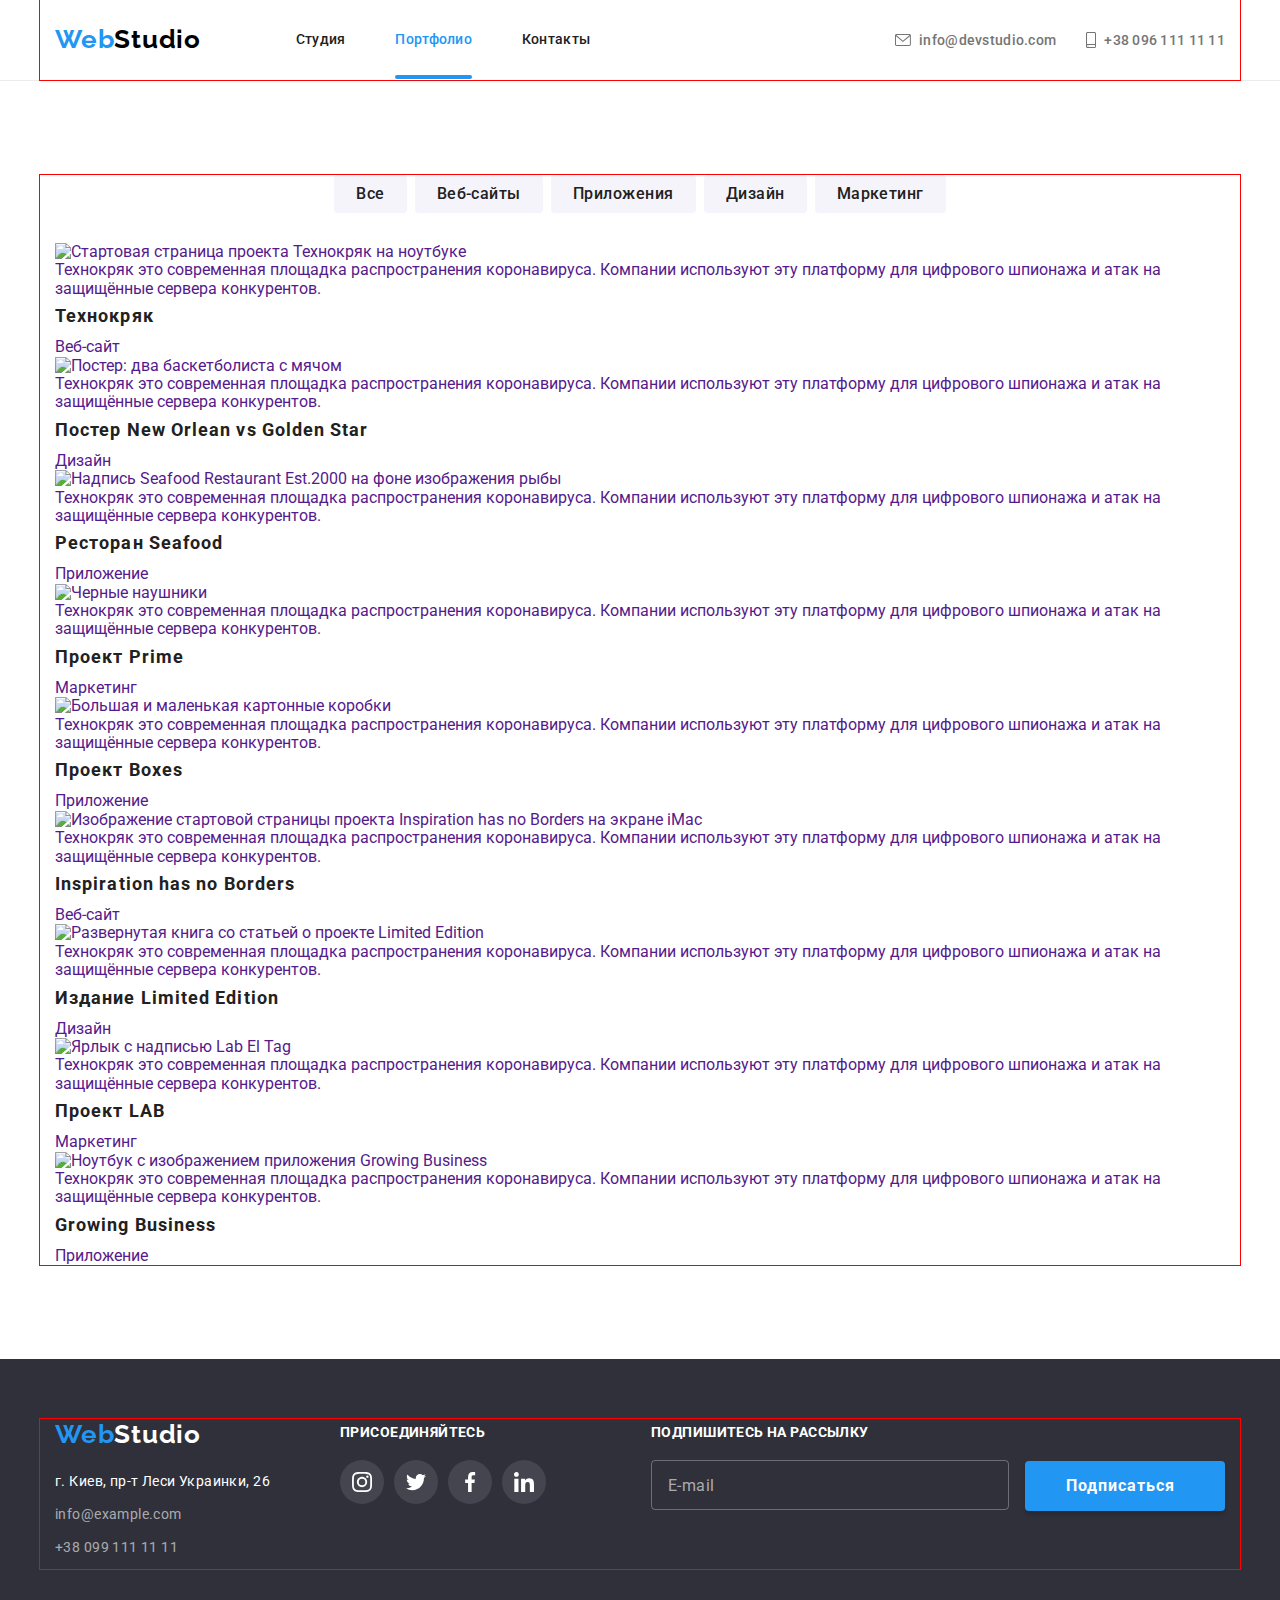
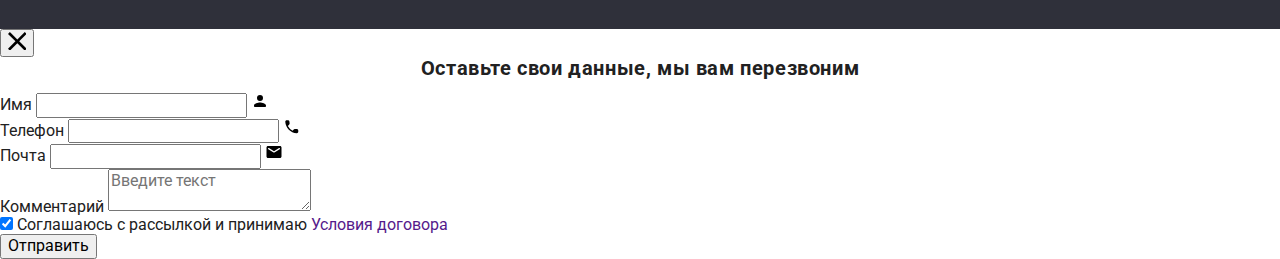
==== commit 094706eb: "Adds adaptivity to project filter in portfolio" ====
--- a/portfolio.html
+++ b/portfolio.html
@@ -62,7 +62,7 @@
     </header>
   <main>
     <!--PROJECTS-->
-    <section class="projects">
+    <section class="section projects">
       <div class="container">
         <h1 hidden>Проекты</h1>
         <nav>
--- a/css/portfolio.min.css
+++ b/css/portfolio.min.css
@@ -1,2 +1,2 @@
-.visually-hidden{position:absolute;width:1px;height:1px;margin:-1px;border:0;padding:0;white-space:nowrap;-webkit-clip-path:inset(100%);clip-path:inset(100%);clip:rect(0 0 0 0);overflow:hidden}body{color:#212121;font-family:Roboto, sans-serif;font-style:normal}ul{list-style:none}p,ul,h1,h2,h3,h4{margin:0;padding:0}a{text-decoration:none}address{font-style:normal}img{display:block}.section{padding-top:60px;padding-bottom:60px}.section.hero{padding-top:118px;padding-bottom:118px}@media screen and (min-width: 1200px){.section{padding-top:94px;padding-bottom:94px}.section.no-bottom-padding{padding-bottom:0}.section.hero{padding-top:200px;padding-bottom:200px}}.form *{outline:none}.container{width:100%;padding-left:15px;padding-right:15px;outline:1px solid red}@media screen and (min-width: 320px){.container{max-width:480px;margin:0 auto}.header .container{display:-webkit-box;display:-ms-flexbox;display:flex;-webkit-box-pack:justify;-ms-flex-pack:justify;justify-content:space-between;-webkit-box-align:center;-ms-flex-align:center;align-items:center;text-align:center;padding-top:16px;padding-bottom:16px}}@media screen and (min-width: 768px){.container{max-width:768px}.header .container{padding-top:21px;padding-bottom:21px}}@media screen and (min-width: 1200px){.container{max-width:1200px}.header .container{padding-top:24px;padding-bottom:25px}}.logo{font-family:Raleway;font-weight:700;letter-spacing:0.03em}@media screen and (min-width: 320px){.logo{font-size:24px;line-height:1.167}}@media screen and (min-width: 1200px){.logo{font-size:26px;line-height:1.193}}@media screen and (max-width: 767px){.mobile-menu-btn{top:10px;right:15px;display:-webkit-inline-box;display:-ms-inline-flexbox;display:inline-flex;-webkit-box-pack:center;-ms-flex-pack:center;justify-content:center;-webkit-box-align:center;-ms-flex-align:center;align-items:center;margin:0;padding:0;width:40px;height:40px;border:none;background-color:transparent}.mobile-menu-btn .icon-cross{display:none}.mobile-menu-btn.is-open .icon-cross{display:block}.mobile-menu-btn.is-open .icon-burger{display:none}.mobile-menu-btn:hover,.mobile-menu-btn:focus{fill:#2196f3}.menu-container{display:none;position:absolute;top:100%;left:0;width:100%;background-color:#ffffff;-webkit-box-shadow:0px 4px 8px rgba(0,0,0,0.04),0px 2px 4px rgba(0,0,0,0.08),0px 1px 3px rgba(0,0,0,0.16);box-shadow:0px 4px 8px rgba(0,0,0,0.04),0px 2px 4px rgba(0,0,0,0.08),0px 1px 3px rgba(0,0,0,0.16)}.menu-container.is-open{display:block;padding-top:60px;padding-bottom:60px}}@media screen and (min-width: 768px){.mobile-menu-btn{display:none}.menu-container{display:-webkit-box;display:-ms-flexbox;display:flex;-webkit-box-align:center;-ms-flex-align:center;align-items:center}}.project-filter{display:-webkit-box;display:-ms-flexbox;display:flex;-webkit-box-pack:center;-ms-flex-pack:center;justify-content:center;margin-bottom:50px}.project-filter-item+.project-filter-item{margin-left:8px}.projects-button{padding:6px 22px;border-radius:4px;font-weight:500;font-size:16px;line-height:1.625;text-align:center;letter-spacing:0.03em;color:#212121;background-color:#f5f4fa;border:transparent;-webkit-transition-property:color, background-color, -webkit-box-shadow;transition-property:color, background-color, -webkit-box-shadow;transition-property:color, background-color, box-shadow;transition-property:color, background-color, box-shadow, -webkit-box-shadow;-webkit-transition-duration:250ms;transition-duration:250ms;-webkit-transition-timing-function:cubic-bezier(0.4, 0, 0.2, 1);transition-timing-function:cubic-bezier(0.4, 0, 0.2, 1)}.projects-button:hover,.projects-button:focus{color:#ffffff;background-color:#2196f3;-webkit-box-shadow:0px 3px 1px rgba(0,0,0,0.1),0px 1px 2px rgba(0,0,0,0.08),0px 2px 2px rgba(0,0,0,0.12);box-shadow:0px 3px 1px rgba(0,0,0,0.1),0px 1px 2px rgba(0,0,0,0.08),0px 2px 2px rgba(0,0,0,0.12)}.section-title{text-align:center;margin-bottom:50px;font-weight:700;font-size:36px;line-height:1.167;letter-spacing:.03em}.form-title{text-align:center;margin-bottom:12px;font-weight:700;font-size:20px;line-height:1.15;letter-spacing:.03em}@media screen and (max-width: 1199px){.form-title{font-weight:700;font-size:20px;line-height:1.5;letter-spacing:.03em}}.hero-title{text-align:center;font-weight:900;font-size:44px;line-height:1.364;letter-spacing:.06em;text-transform:uppercase;color:#ffffff}@media screen and (max-width: 1199px){.hero-title{font-weight:900;font-size:26px;line-height:1.615;letter-spacing:.06em}}.features-title{margin-top:30px;margin-bottom:10px;font-weight:700;font-size:14px;line-height:1.143;letter-spacing:.03em;text-transform:uppercase}@media screen and (max-width: 767px){.features-title{text-align:center}}.whatwedo-title{position:absolute;bottom:0;padding-top:27px;padding-bottom:27px;width:370px;text-align:center;font-weight:700;font-size:14px;line-height:1.143;letter-spacing:.03em;text-transform:uppercase;color:#fff;background-color:rgba(47,48,58,0.8)}.project-title{margin-bottom:4px;font-weight:700;font-size:18px;line-height:2;letter-spacing:.06em;color:#212121}.footer-title{padding-top:12px;margin-bottom:20px;font-weight:700;font-size:14px;line-height:1.143;letter-spacing:.03em;text-transform:uppercase;color:#ffffff}.social-links{display:-webkit-box;display:-ms-flexbox;display:flex;-webkit-box-pack:justify;-ms-flex-pack:justify;justify-content:space-between}.white-theme{margin:16px 32px 0px 32px}.dark-theme li:not(:last-child){margin-right:10px}.social-item{display:-webkit-box;display:-ms-flexbox;display:flex;-webkit-box-pack:center;-ms-flex-pack:center;justify-content:center;-webkit-box-align:center;-ms-flex-align:center;align-items:center;width:44px;height:44px;border-radius:50%;-webkit-transition-property:background-color, fill;transition-property:background-color, fill;-webkit-transition-duration:250ms;transition-duration:250ms;-webkit-transition-timing-function:cubic-bezier(0.4, 0, 0.2, 1);transition-timing-function:cubic-bezier(0.4, 0, 0.2, 1)}.white-theme .social-item{fill:#afb1b8}.dark-theme .social-item{fill:#fff;background-color:rgba(255,255,255,0.1)}.social-item:hover,.social-item:focus{background-color:#2196f3;fill:#fff}.footer-form-input{width:358px;height:50px;padding-left:16px;margin-right:12px;color:#ffffff;background-color:transparent;border:1px solid rgba(255,255,255,0.3);-webkit-box-sizing:border-box;box-sizing:border-box;border-radius:4px}.footer-form-input::-webkit-input-placeholder{font-weight:400;font-size:16px;line-height:1.25;-webkit-box-align:center;align-items:center;letter-spacing:0.03em;color:rgba(255,255,255,0.6)}.footer-form-input:-ms-input-placeholder{font-weight:400;font-size:16px;line-height:1.25;-ms-flex-align:center;align-items:center;letter-spacing:0.03em;color:rgba(255,255,255,0.6)}.footer-form-input::-ms-input-placeholder{font-weight:400;font-size:16px;line-height:1.25;-ms-flex-align:center;align-items:center;letter-spacing:0.03em;color:rgba(255,255,255,0.6)}.footer-form-input::placeholder{font-weight:400;font-size:16px;line-height:1.25;-webkit-box-align:center;-ms-flex-align:center;align-items:center;letter-spacing:0.03em;color:rgba(255,255,255,0.6)}.footer-form-input:focus{border:1px solid #2196f3}.submit-btn{display:-webkit-inline-box;display:-ms-inline-flexbox;display:inline-flex;-webkit-box-pack:center;-ms-flex-pack:center;justify-content:center;-webkit-box-align:center;-ms-flex-align:center;align-items:center;width:200px;height:50px;background:#2196f3;border:transparent;-webkit-box-shadow:0px 4px 4px rgba(0,0,0,0.15);box-shadow:0px 4px 4px rgba(0,0,0,0.15);border-radius:4px;font-weight:700;font-size:16px;line-height:1.87;align-items:center;text-align:center;letter-spacing:0.06em;color:#ffffff;cursor:pointer}.submit-btn::after{content:'';margin-left:9px;width:24px;height:24px;background-image:url(../images/icon-send.svg);background-repeat:no-repeat;background-position:center}.header{border-bottom:1px solid #ececec}@media screen and (min-width: 320px){.header{position:relative}.header .navigation-list{margin-bottom:60px}.header .navigation-list-item:not(:last-child){margin-bottom:40px;position:relative}.header .header-nav-link{position:relative;display:inline-block;font-weight:500;font-size:18px;line-height:1.167;letter-spacing:0.02em;color:#212121;-webkit-transition-property:color;transition-property:color;-webkit-transition-duration:250ms;transition-duration:250ms;-webkit-transition-timing-function:cubic-bezier(0.4, 0, 0.2, 1);transition-timing-function:cubic-bezier(0.4, 0, 0.2, 1)}.header .header-nav-link:hover,.header .header-nav-link:focus{color:#2196f3;fill:#2196f3}.header .header-nav-link.current{color:#2196f3}.header .header-nav-link.current::after{position:absolute;bottom:-8px;display:block;content:'';color:#2196f3;background-color:#2196f3;width:100%;height:4px;border-radius:2px}.header .contact-list-item:not(:last-child){margin-bottom:16px}.header .contact-list-link{font-weight:500;font-size:18px;line-height:1.167;letter-spacing:0.02em;color:#757575;fill:#757575}.header .contact-list-link:hover,.header .contact-list-link:focus{color:#2196f3;fill:#2196f3}}@media screen and (min-width: 768px){.header .navigation-list{display:-webkit-box;display:-ms-flexbox;display:flex;margin-bottom:0;margin-right:84px}.header .navigation-list-item:not(:last-child){margin-bottom:0;margin-right:50px}.header .header-nav-link{font-size:14px;line-height:1.143}.header .header-nav-link.current::after{bottom:-32px}.header .contact-list{display:-webkit-box;display:-ms-flexbox;display:flex;-webkit-box-orient:vertical;-webkit-box-direction:normal;-ms-flex-direction:column;flex-direction:column;-webkit-box-align:start;-ms-flex-align:start;align-items:flex-start}.header .contact-list-item:not(:last-child){margin-bottom:10px}.header .contact-list-link{display:-webkit-box;display:-ms-flexbox;display:flex;-webkit-box-align:center;-ms-flex-align:center;align-items:center;font-size:12px;line-height:1.167}.header .icon-envelope{margin-right:8px}}@media screen and (min-width: 1200px){.header .navigation-list{margin-right:305px}.header .contact-list{-webkit-box-orient:horizontal;-webkit-box-direction:normal;-ms-flex-direction:row;flex-direction:row}.header .contact-list-item:not(:last-child){margin-bottom:0;margin-right:30px}.header .contact-list-link{font-size:14px;line-height:1.143}}
+.visually-hidden{position:absolute;width:1px;height:1px;margin:-1px;border:0;padding:0;white-space:nowrap;-webkit-clip-path:inset(100%);clip-path:inset(100%);clip:rect(0 0 0 0);overflow:hidden}body{color:#212121;font-family:Roboto, sans-serif;font-style:normal}ul{list-style:none}p,ul,h1,h2,h3,h4{margin:0;padding:0}a{text-decoration:none}address{font-style:normal}img{display:block}.section{padding-top:60px;padding-bottom:60px}.section.hero{padding-top:118px;padding-bottom:118px}.section.footer{padding-top:60px;padding-bottom:60px}@media screen and (min-width: 1200px){.section{padding-top:94px;padding-bottom:94px}.section.no-bottom-padding{padding-bottom:0}.section.hero{padding-top:200px;padding-bottom:200px}}.form *{outline:none}.container{width:100%;padding-left:15px;padding-right:15px;outline:1px solid red}@media screen and (min-width: 320px){.container{max-width:480px;margin:0 auto}.header .container{display:-webkit-box;display:-ms-flexbox;display:flex;-webkit-box-pack:justify;-ms-flex-pack:justify;justify-content:space-between;-webkit-box-align:center;-ms-flex-align:center;align-items:center;text-align:center;padding-top:16px;padding-bottom:16px}}@media screen and (min-width: 768px){.container{max-width:768px}.header .container{padding-top:21px;padding-bottom:21px}}@media screen and (min-width: 1200px){.container{max-width:1200px}.header .container{padding-top:24px;padding-bottom:25px}}.logo{font-family:Raleway;font-weight:700;letter-spacing:0.03em}@media screen and (min-width: 320px){.logo{font-size:24px;line-height:1.167}}@media screen and (min-width: 1200px){.logo{font-size:26px;line-height:1.193}}@media screen and (max-width: 767px){.mobile-menu-btn{top:10px;right:15px;display:-webkit-inline-box;display:-ms-inline-flexbox;display:inline-flex;-webkit-box-pack:center;-ms-flex-pack:center;justify-content:center;-webkit-box-align:center;-ms-flex-align:center;align-items:center;margin:0;padding:0;width:40px;height:40px;border:none;background-color:transparent}.mobile-menu-btn .icon-cross{display:none}.mobile-menu-btn.is-open .icon-cross{display:block}.mobile-menu-btn.is-open .icon-burger{display:none}.mobile-menu-btn:hover,.mobile-menu-btn:focus{fill:#2196f3}.menu-container{display:none;position:absolute;top:100%;left:0;width:100%;background-color:#ffffff;-webkit-box-shadow:0px 4px 8px rgba(0,0,0,0.04),0px 2px 4px rgba(0,0,0,0.08),0px 1px 3px rgba(0,0,0,0.16);box-shadow:0px 4px 8px rgba(0,0,0,0.04),0px 2px 4px rgba(0,0,0,0.08),0px 1px 3px rgba(0,0,0,0.16)}.menu-container.is-open{display:block;padding-top:60px;padding-bottom:60px}}@media screen and (min-width: 768px){.mobile-menu-btn{display:none}.menu-container{display:-webkit-box;display:-ms-flexbox;display:flex;-webkit-box-align:center;-ms-flex-align:center;align-items:center}}.project-filter{display:-webkit-box;display:-ms-flexbox;display:flex;-ms-flex-wrap:wrap;flex-wrap:wrap;margin-bottom:25px}@media screen and (min-width: 768px){.project-filter{-webkit-box-pack:center;-ms-flex-pack:center;justify-content:center;margin-bottom:15px}}.project-filter-item:not(:last-child){margin-right:8px;margin-bottom:15px}.projects-button{padding:6px 22px;border-radius:4px;font-weight:500;font-size:16px;line-height:1.625;text-align:center;letter-spacing:0.03em;color:#212121;background-color:#f5f4fa;border:transparent;-webkit-transition-property:color, background-color, -webkit-box-shadow;transition-property:color, background-color, -webkit-box-shadow;transition-property:color, background-color, box-shadow;transition-property:color, background-color, box-shadow, -webkit-box-shadow;-webkit-transition-duration:250ms;transition-duration:250ms;-webkit-transition-timing-function:cubic-bezier(0.4, 0, 0.2, 1);transition-timing-function:cubic-bezier(0.4, 0, 0.2, 1)}.projects-button:hover,.projects-button:focus{color:#ffffff;background-color:#2196f3;-webkit-box-shadow:0px 3px 1px rgba(0,0,0,0.1),0px 1px 2px rgba(0,0,0,0.08),0px 2px 2px rgba(0,0,0,0.12);box-shadow:0px 3px 1px rgba(0,0,0,0.1),0px 1px 2px rgba(0,0,0,0.08),0px 2px 2px rgba(0,0,0,0.12)}.section-title{text-align:center;margin-bottom:30px;font-weight:700;font-size:28px;line-height:1.178;letter-spacing:.03em}@media screen and (min-width: 1200px){.section-title{font-weight:700;font-size:36px;line-height:1.167;letter-spacing:.03em;margin-bottom:50px}}.form-title{text-align:center;margin-bottom:12px;font-weight:700;font-size:20px;line-height:1.15;letter-spacing:.03em}@media screen and (max-width: 1199px){.form-title{font-weight:700;font-size:20px;line-height:1.5;letter-spacing:.03em}}.hero-title{text-align:center;font-weight:900;font-size:44px;line-height:1.364;letter-spacing:.06em;text-transform:uppercase;color:#ffffff}@media screen and (max-width: 1199px){.hero-title{font-weight:900;font-size:26px;line-height:1.615;letter-spacing:.06em}}.features-title{margin-top:30px;margin-bottom:10px;font-weight:700;font-size:14px;line-height:1.143;letter-spacing:.03em;text-transform:uppercase}@media screen and (max-width: 767px){.features-title{text-align:center}}.whatwedo-title{position:absolute;bottom:0;padding-top:27px;padding-bottom:27px;width:370px;text-align:center;font-weight:700;font-size:14px;line-height:1.143;letter-spacing:.03em;text-transform:uppercase;color:#fff;background-color:rgba(47,48,58,0.8)}.project-title{margin-bottom:4px;font-weight:700;font-size:18px;line-height:2;letter-spacing:.06em;color:#212121}.footer-title{padding-top:5px;margin-bottom:20px;font-weight:700;font-size:14px;line-height:1.143;letter-spacing:.03em;text-transform:uppercase;color:#ffffff}.social-links{display:-webkit-box;display:-ms-flexbox;display:flex;-webkit-box-pack:center;-ms-flex-pack:center;justify-content:center}.social-links li:not(:last-child){margin-right:10px}.social-item{display:-webkit-box;display:-ms-flexbox;display:flex;-webkit-box-pack:center;-ms-flex-pack:center;justify-content:center;-webkit-box-align:center;-ms-flex-align:center;align-items:center;width:44px;height:44px;border-radius:50%;-webkit-transition-property:background-color, fill;transition-property:background-color, fill;-webkit-transition-duration:250ms;transition-duration:250ms;-webkit-transition-timing-function:cubic-bezier(0.4, 0, 0.2, 1);transition-timing-function:cubic-bezier(0.4, 0, 0.2, 1)}.white-theme .social-item{fill:#afb1b8}.dark-theme .social-item{fill:#fff;background-color:rgba(255,255,255,0.1)}.social-item:hover,.social-item:focus{background-color:#2196f3;fill:#fff}.footer-form-input{width:450px;height:50px;padding-left:16px;margin-bottom:20px;color:#ffffff;background-color:transparent;border:1px solid rgba(255,255,255,0.3);-webkit-box-sizing:border-box;box-sizing:border-box;border-radius:4px}@media screen and (min-width: 1200px){.footer-form-input{width:358px;margin-right:12px}}.footer-form-input::-webkit-input-placeholder{font-weight:400;font-size:16px;line-height:1.25;-webkit-box-align:center;align-items:center;letter-spacing:0.03em;color:rgba(255,255,255,0.6)}.footer-form-input:-ms-input-placeholder{font-weight:400;font-size:16px;line-height:1.25;-ms-flex-align:center;align-items:center;letter-spacing:0.03em;color:rgba(255,255,255,0.6)}.footer-form-input::-ms-input-placeholder{font-weight:400;font-size:16px;line-height:1.25;-ms-flex-align:center;align-items:center;letter-spacing:0.03em;color:rgba(255,255,255,0.6)}.footer-form-input::placeholder{font-weight:400;font-size:16px;line-height:1.25;-webkit-box-align:center;-ms-flex-align:center;align-items:center;letter-spacing:0.03em;color:rgba(255,255,255,0.6)}.footer-form-input:focus{border:1px solid #2196f3}.submit-btn{width:200px;height:50px;background:#2196f3;border:transparent;-webkit-box-shadow:0px 4px 4px rgba(0,0,0,0.15);box-shadow:0px 4px 4px rgba(0,0,0,0.15);border-radius:4px;font-weight:700;font-size:16px;line-height:1.87;letter-spacing:0.06em;color:#ffffff;cursor:pointer}@media screen and (min-width: 768px) and (max-width: 1199px){.submit-btn{display:block;margin:0 auto}}.submit-btn::after{content:'';margin-left:9px;width:24px;height:24px;background-image:url(../images/icon-send.svg);background-repeat:no-repeat;background-position:center}.header{border-bottom:1px solid #ececec}@media screen and (min-width: 320px){.header{position:relative}.header .navigation-list{margin-bottom:60px}.header .navigation-list-item:not(:last-child){margin-bottom:40px;position:relative}.header .header-nav-link{position:relative;display:inline-block;font-weight:500;font-size:18px;line-height:1.167;letter-spacing:0.02em;color:#212121;-webkit-transition-property:color;transition-property:color;-webkit-transition-duration:250ms;transition-duration:250ms;-webkit-transition-timing-function:cubic-bezier(0.4, 0, 0.2, 1);transition-timing-function:cubic-bezier(0.4, 0, 0.2, 1)}.header .header-nav-link:hover,.header .header-nav-link:focus{color:#2196f3;fill:#2196f3}.header .header-nav-link.current{color:#2196f3}.header .header-nav-link.current::after{position:absolute;bottom:-8px;display:block;content:'';color:#2196f3;background-color:#2196f3;width:100%;height:4px;border-radius:2px}.header .contact-list-item:not(:last-child){margin-bottom:16px}.header .contact-list-link{font-weight:500;font-size:18px;line-height:1.167;letter-spacing:0.02em;color:#757575;fill:#757575}.header .contact-list-link:hover,.header .contact-list-link:focus{color:#2196f3;fill:#2196f3}}@media screen and (min-width: 768px){.header .navigation-list{display:-webkit-box;display:-ms-flexbox;display:flex;margin-bottom:0;margin-right:84px}.header .navigation-list-item:not(:last-child){margin-bottom:0;margin-right:50px}.header .header-nav-link{font-size:14px;line-height:1.143}.header .header-nav-link.current::after{bottom:-32px}.header .contact-list{display:-webkit-box;display:-ms-flexbox;display:flex;-webkit-box-orient:vertical;-webkit-box-direction:normal;-ms-flex-direction:column;flex-direction:column;-webkit-box-align:start;-ms-flex-align:start;align-items:flex-start}.header .contact-list-item:not(:last-child){margin-bottom:10px}.header .contact-list-link{display:-webkit-box;display:-ms-flexbox;display:flex;-webkit-box-align:center;-ms-flex-align:center;align-items:center;font-size:12px;line-height:1.167}.header .icon-envelope{margin-right:8px}}@media screen and (min-width: 1200px){.header .navigation-list{margin-right:305px}.header .contact-list{-webkit-box-orient:horizontal;-webkit-box-direction:normal;-ms-flex-direction:row;flex-direction:row}.header .contact-list-item:not(:last-child){margin-bottom:0;margin-right:30px}.header .contact-list-link{font-size:14px;line-height:1.143}}.footer-contacts,.joinus{text-align:center;width:100%;margin-bottom:60px}.subscribe{text-align:center;width:100%}@media screen and (min-width: 768px){.footer-container{display:-webkit-box;display:-ms-flexbox;display:flex;-ms-flex-wrap:wrap;flex-wrap:wrap;-webkit-box-pack:justify;-ms-flex-pack:justify;justify-content:space-between}.footer-contacts,.joinus{width:50%}}@media screen and (min-width: 1200px){.footer-container{-ms-flex-wrap:nowrap;flex-wrap:nowrap}.footer-contacts,.joinus,.subscribe{width:-webkit-fit-content;width:-moz-fit-content;width:fit-content;text-align:left;margin-bottom:0}.footer-contacts{margin-right:70px}.joinus{margin-right:auto}}.footer{background-color:#2f303a}.footer address{margin-top:20px}.footer address li:not(:last-child){margin-bottom:8px}@media screen and (min-width: 1200px){.footer address li{margin-bottom:9px}.footer address li:not(:last-child){margin-bottom:9px}}.footer-contact-address{font-weight:400;font-size:14px;line-height:1.714;letter-spacing:0.03em;color:#ffffff}.footer-contact-non-address{font-weight:400;font-size:14px;line-height:1.714;letter-spacing:0.03em;color:rgba(255,255,255,0.6)}
 /*# sourceMappingURL=portfolio.min.css.map */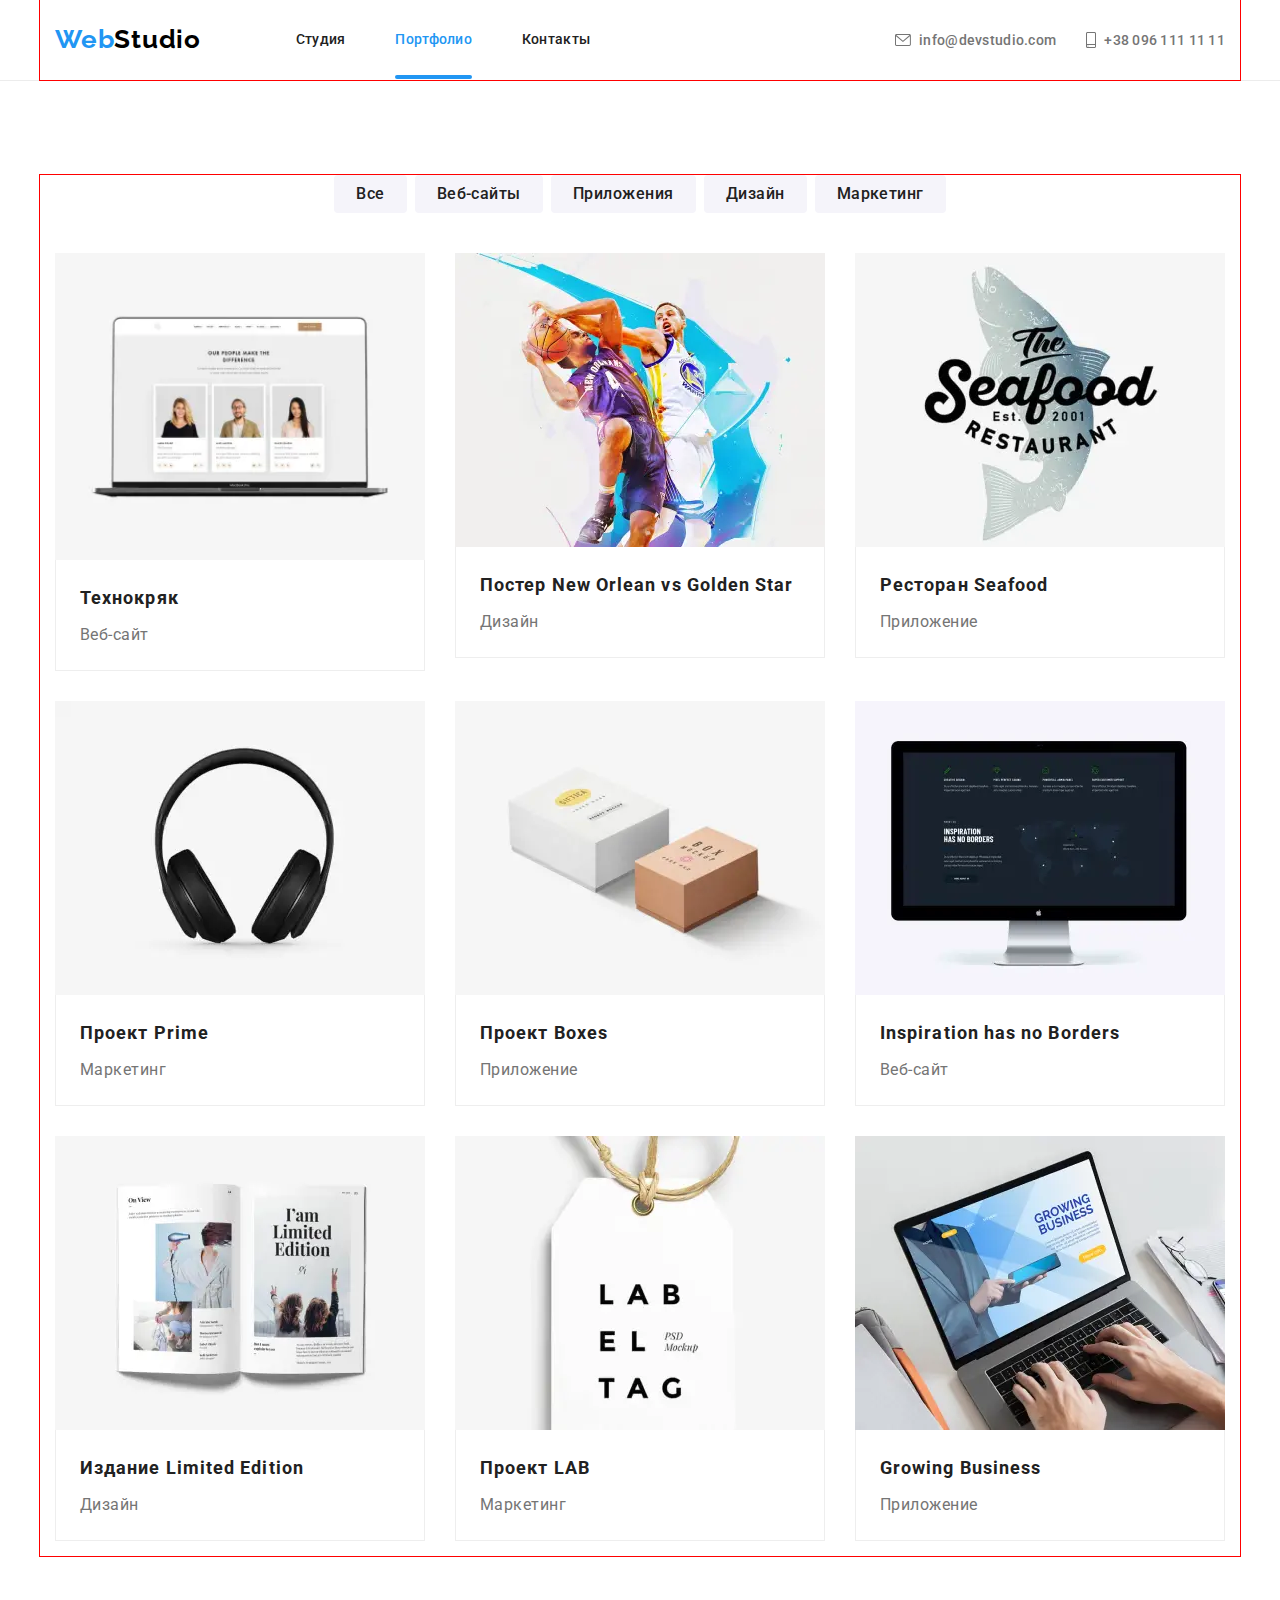
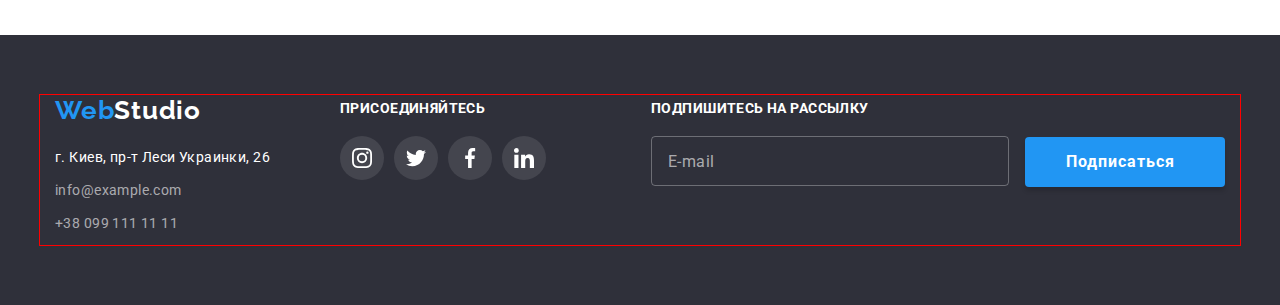
==== commit 43ac438b: "Adds adaptive images to portfolio" ====
--- a/portfolio.html
+++ b/portfolio.html
@@ -13,53 +13,53 @@
 
 <body>
   <!--HEADER-->
-    <header class="header">
-      <div class="container">
-        <a class="logo" href="./index.html" lang="en" aria-label="логотип вэбстудии"><span
-            style="color: #2196f3">Web</span><span style="color: black">Studio</span>
-        </a>
-        <!-- <nav class="navigation"> -->
-        <button type="button" class="mobile-menu-btn" data-menu-button aria-expanded="false">
-          <svg width="24" height="16" aria-label="Переключатель мобильного меню">
-            <use class="icon-cross" href="./images/sprite.svg#icon-cross"></use>
-            <use class="icon-burger" href="./images/sprite.svg#icon-burger-btn"></use>
-          </svg>
-        </button>
-        <div class="menu-container" data-menu>
-          <ul class="navigation-list">
-            <li class="navigation-list-item">
-              <a class="header-nav-link" href="./index.html">Студия</a>
-            </li>
-            <li class="navigation-list-item">
-              <a class="header-nav-link current" href="./portfolio.html">Портфолио</a>
-            </li>
-            <li class="navigation-list-item">
-              <a class="header-nav-link" href="">Контакты</a>
+  <header class="header">
+    <div class="container">
+      <a class="logo" href="./index.html" lang="en" aria-label="логотип вэбстудии"><span
+          style="color: #2196f3">Web</span><span style="color: black">Studio</span>
+      </a>
+      <!-- <nav class="navigation"> -->
+      <button type="button" class="mobile-menu-btn" data-menu-button aria-expanded="false">
+        <svg width="24" height="16" aria-label="Переключатель мобильного меню">
+          <use class="icon-cross" href="./images/sprite.svg#icon-cross"></use>
+          <use class="icon-burger" href="./images/sprite.svg#icon-burger-btn"></use>
+        </svg>
+      </button>
+      <div class="menu-container" data-menu>
+        <ul class="navigation-list">
+          <li class="navigation-list-item">
+            <a class="header-nav-link" href="./index.html">Студия</a>
+          </li>
+          <li class="navigation-list-item">
+            <a class="header-nav-link current" href="./portfolio.html">Портфолио</a>
+          </li>
+          <li class="navigation-list-item">
+            <a class="header-nav-link" href="">Контакты</a>
+          </li>
+        </ul>
+
+        <address>
+          <ul class="contact-list">
+            <li class="contact-list-item">
+              <a class="contact-list-link" href="mailto:info@devstudio.com">
+                <svg class="icon-envelope" width="16" height="12">
+                  <use href="./images/sprite.svg#icon-envelope"></use>
+                </svg>
+                info@devstudio.com
+              </a>
+            </li>
+            <li class="contact-list-item">
+              <a class="contact-list-link" href="tel:+380961111111">
+                <svg class="icon-envelope" width="10" height="16">
+                  <use href="./images/sprite.svg#icon-smartphone"></use>
+                </svg>
+                +38 096 111 11 11</a>
             </li>
           </ul>
-    
-          <address>
-            <ul class="contact-list">
-              <li class="contact-list-item">
-                <a class="contact-list-link" href="mailto:info@devstudio.com">
-                  <svg class="icon-envelope" width="16" height="12">
-                    <use href="./images/sprite.svg#icon-envelope"></use>
-                  </svg>
-                  info@devstudio.com
-                </a>
-              </li>
-              <li class="contact-list-item">
-                <a class="contact-list-link" href="tel:+380961111111">
-                  <svg class="icon-envelope" width="10" height="16">
-                    <use href="./images/sprite.svg#icon-smartphone"></use>
-                  </svg>
-                  +38 096 111 11 11</a>
-              </li>
-            </ul>
-          </address>
-        </div>
+        </address>
       </div>
-    </header>
+    </div>
+  </header>
   <main>
     <!--PROJECTS-->
     <section class="section projects">
@@ -90,7 +90,39 @@
           <li class="project-container">
             <a class="project-container-link" href="">
               <div class="project-thumb">
-                <img src="./images/img-project-1.jpg" alt="Стартовая страница проекта Технокряк на ноутбуке" />
+                <picture>
+                  <source srcset="./images/portfolio/project-1/project-1-desktop.webp 1x,
+                    ./images/portfolio/project-1/project-1-desktop@2x.webp 2x"
+                    media="(min-width:1200px)" 
+                    type="image/webp">
+
+                  <source srcset="./images/portfolio/project-1/project-1-desktop.jpg 1x,
+                    ./images/portfolio/project-1/project-1-desktop@2x.jpg 2x" 
+                    media="(min-width:1200px)">
+
+                  <source srcset="./images/portfolio/project-1/project-1-tablet.webp 1x,
+                    ./images/portfolio/project-1/project-1-tablet@2x.webp 2x" 
+                    media="(min-width:786px)"
+                    type="image/webp">
+
+                  <source srcset="./images/portfolio/project-1/project-1-tablet.jpg 1x,
+                    ./images/portfolio/project-1/project-1-tablet@2x.jpg 2x" 
+                    media="(min-width:786px)">
+
+                  <source srcset="./images/portfolio/project-1/project-1-mobile.webp 1x,
+                    ./images/portfolio/project-1/project-1-mobile@2x.webp 2x" 
+                    media="(max-width:787px)"
+                    type="image/webp">
+
+                  <source srcset="./images/portfolio/project-1/project-1-mobile.jpg 1x,
+                    ./images/portfolio/project-1/project-1-mobile@2x.jpg 2x" 
+                    media="(max-width:787px)">
+
+                  <img src="./images/portfolio/project-1/project-1-mobile.jpg" 
+                  width="100%" 
+                  alt="Стартовая страница проекта Технокряк на ноутбуке" />
+                </picture>
+                
                 <div class="overlay">
                   <p class="project-description">
                     Технокряк это современная площадка распространения
@@ -109,7 +141,32 @@
           <li class="project-container">
             <a class="project-container-link" href="">
               <div class="project-thumb">
-                <img src="./images/img-project-2.jpg" alt="Постер: два баскетболиста с мячом" />
+                <picture>
+                  <source srcset="./images/portfolio/project-2/project-2-desktop.webp 1x,
+                                    ./images/portfolio/project-2/project-2-desktop@2x.webp 2x" media="(min-width:1200px)"
+                    type="image/webp">
+                
+                  <source srcset="./images/portfolio/project-2/project-2-desktop.jpg 1x,
+                                    ./images/portfolio/project-2/project-2-desktop@2x.jpg 2x" media="(min-width:1200px)">
+                
+                  <source srcset="./images/portfolio/project-2/project-2-tablet.webp 1x,
+                                    ./images/portfolio/project-2/project-2-tablet@2x.webp 2x" media="(min-width:786px)"
+                    type="image/webp">
+                
+                  <source srcset="./images/portfolio/project-2/project-2-tablet.jpg 1x,
+                                    ./images/portfolio/project-2/project-2-tablet@2x.jpg 2x" media="(min-width:786px)">
+                
+                  <source srcset="./images/portfolio/project-2/project-2-mobile.webp 1x,
+                                    ./images/portfolio/project-2/project-2-mobile@2x.webp 2x" media="(max-width:787px)"
+                    type="image/webp">
+                
+                  <source srcset="./images/portfolio/project-2/project-2-mobile.jpg 1x,
+                                    ./images/portfolio/project-2/project-2-mobile@2x.jpg 2x" media="(max-width:787px)">
+                
+                  <img src="./images/portfolio/project-2/project-2-mobile.jpg" 
+                    width="100%"
+                    alt="Постер: два баскетболиста с мячом" />
+                </picture>
                 <div class="overlay">
                   <p class="project-description">
                     Технокряк это современная площадка распространения
@@ -130,8 +187,32 @@
           <li class="project-container">
             <a class="project-container-link" href="">
               <div class="project-thumb">
-                <img src="./images/img-project-3.jpg"
+                <picture>
+                  <source srcset="./images/portfolio/project-3/project-3-desktop.webp 1x,
+                    ./images/portfolio/project-3/project-3-desktop@2x.webp 2x"
+                    media="(min-width:1200px)" type="image/webp">
+                
+                  <source srcset="./images/portfolio/project-3/project-3-desktop.jpg 1x,
+                    ./images/portfolio/project-3/project-3-desktop@2x.jpg 2x"
+                    media="(min-width:1200px)">
+                
+                  <source srcset="./images/portfolio/project-3/project-3-tablet.webp 1x,
+                    ./images/portfolio/project-3/project-3-tablet@2x.webp 2x" media="(min-width:786px)"
+                    type="image/webp">
+                
+                  <source srcset="./images/portfolio/project-3/project-3-tablet.jpg 1x,
+                    ./images/portfolio/project-3/project-3-tablet@2x.jpg 2x" media="(min-width:786px)">
+                
+                  <source srcset="./images/portfolio/project-3/project-3-mobile.webp 1x,
+                    ./images/portfolio/project-3/project-3-mobile@2x.webp 2x" media="(max-width:787px)"
+                    type="image/webp">
+                
+                  <source srcset="./images/portfolio/project-3/project-3-mobile.jpg 1x,
+                    ./images/portfolio/project-3/project-3-mobile@2x.jpg 2x" media="(max-width:787px)">
+                
+                  <img src="./images/portfolio/project-3/project-3-mobile.jpg" width="100%" 
                   alt="Надпись Seafood Restaurant Est.2000 на фоне изображения рыбы" />
+                </picture>
                 <div class="overlay">
                   <p class="project-description">
                     Технокряк это современная площадка распространения
@@ -152,7 +233,31 @@
           <li class="project-container">
             <a class="project-container-link" href="">
               <div class="project-thumb">
-                <img src="./images/img-project-4.jpg" alt="Черные наушники" />
+                <picture>
+                  <source srcset="./images/portfolio/project-4/project-4-desktop.webp 1x,
+                    ./images/portfolio/project-4/project-4-desktop@2x.webp 2x" media="(min-width:1200px)"
+                    type="image/webp">
+                
+                  <source srcset="./images/portfolio/project-4/project-4-desktop.jpg 1x,
+                    ./images/portfolio/project-4/project-4-desktop@2x.jpg 2x" media="(min-width:1200px)">
+                
+                  <source srcset="./images/portfolio/project-4/project-4-tablet.webp 1x,
+                    ./images/portfolio/project-4/project-4-tablet@2x.webp 2x" media="(min-width:786px)"
+                    type="image/webp">
+                
+                  <source srcset="./images/portfolio/project-4/project-4-tablet.jpg 1x,
+                    ./images/portfolio/project-4/project-4-tablet@2x.jpg 2x" media="(min-width:786px)">
+                
+                  <source srcset="./images/portfolio/project-4/project-4-mobile.webp 1x,
+                    ./images/portfolio/project-4/project-4-mobile@2x.webp 2x" media="(max-width:787px)"
+                    type="image/webp">
+                
+                  <source srcset="./images/portfolio/project-4/project-4-mobile.jpg 1x,
+                    ./images/portfolio/project-4/project-4-mobile@2x.jpg 2x" media="(max-width:787px)">
+                
+                  <img src="./images/portfolio/project-4/project-4-mobile.jpg" width="100%"
+                    alt="Черные наушники" />
+                </picture>
                 <div class="overlay">
                   <p class="project-description">
                     Технокряк это современная площадка распространения
@@ -173,7 +278,30 @@
           <li class="project-container">
             <a class="project-container-link" href="">
               <div class="project-thumb">
-                <img src="./images/img-project-5.jpg" alt="Большая и маленькая картонные коробки" />
+                <picture>
+                  <source srcset="./images/portfolio/project-5/project-5-desktop.webp 1x,
+                    ./images/portfolio/project-5/project-5-desktop@2x.webp 2x" media="(min-width:1200px)"
+                    type="image/webp">
+                
+                  <source srcset="./images/portfolio/project-5/project-5-desktop.jpg 1x,
+                    ./images/portfolio/project-5/project-5-desktop@2x.jpg 2x" media="(min-width:1200px)">
+                
+                  <source srcset="./images/portfolio/project-5/project-5-tablet.webp 1x,
+                    ./images/portfolio/project-5/project-5-tablet@2x.webp 2x" media="(min-width:786px)"
+                    type="image/webp">
+                
+                  <source srcset="./images/portfolio/project-5/project-5-tablet.jpg 1x,
+                    ./images/portfolio/project-5/project-5-tablet@2x.jpg 2x" media="(min-width:786px)">
+                
+                  <source srcset="./images/portfolio/project-5/project-5-mobile.webp 1x,
+                    ./images/portfolio/project-5/project-5-mobile@2x.webp 2x" media="(max-width:787px)"
+                    type="image/webp">
+                
+                  <source srcset="./images/portfolio/project-5/project-5-mobile.jpg 1x,
+                    ./images/portfolio/project-5/project-5-mobile@2x.jpg 2x" media="(max-width:787px)">
+                
+                  <img src="./images/portfolio/project-5/project-5-mobile.jpg" width="100%" alt="Большая и маленькая картонные коробки" />
+                </picture>
                 <div class="overlay">
                   <p class="project-description">
                     Технокряк это современная площадка распространения
@@ -194,8 +322,31 @@
           <li class="project-container">
             <a class="project-container-link" href="">
               <div class="project-thumb">
-                <img src="./images/img-project-6.jpg"
-                  alt="Изображение стартовой страницы проекта Inspiration has no Borders на экране iMac" />
+                <picture>
+                  <source srcset="./images/portfolio/project-6/project-6-desktop.webp 1x,
+                    ./images/portfolio/project-6/project-6-desktop@2x.webp 2x" media="(min-width:1200px)"
+                    type="image/webp">
+                
+                  <source srcset="./images/portfolio/project-6/project-6-desktop.jpg 1x,
+                    ./images/portfolio/project-6/project-6-desktop@2x.jpg 2x" media="(min-width:1200px)">
+                
+                  <source srcset="./images/portfolio/project-6/project-6-tablet.webp 1x,
+                    ./images/portfolio/project-6/project-6-tablet@2x.webp 2x" media="(min-width:786px)"
+                    type="image/webp">
+                
+                  <source srcset="./images/portfolio/project-6/project-6-tablet.jpg 1x,
+                    ./images/portfolio/project-6/project-6-tablet@2x.jpg 2x" media="(min-width:786px)">
+                
+                  <source srcset="./images/portfolio/project-6/project-6-mobile.webp 1x,
+                    ./images/portfolio/project-6/project-6-mobile@2x.webp 2x" media="(max-width:787px)"
+                    type="image/webp">
+                
+                  <source srcset="./images/portfolio/project-6/project-6-mobile.jpg 1x,
+                    ./images/portfolio/project-6/project-6-mobile@2x.jpg 2x" media="(max-width:787px)">
+                
+                  <img src="./images/portfolio/project-6/project-6-mobile.jpg" width="100%"
+                    alt="Изображение стартовой страницы проекта Inspiration has no Borders на экране iMac" />
+                </picture>
                 <div class="overlay">
                   <p class="project-description">
                     Технокряк это современная площадка распространения
@@ -216,7 +367,32 @@
           <li class="project-container">
             <a class="project-container-link" href="">
               <div class="project-thumb">
-                <img src="./images/img-project-7.jpg" alt="Развернутая книга со статьей о проекте Limited Edition" />
+                <picture>
+                  <source srcset="./images/portfolio/project-7/project-7-desktop.webp 1x,
+                    ./images/portfolio/project-7/project-7-desktop@2x.webp 2x" media="(min-width:1200px)"
+                    type="image/webp">
+                
+                  <source srcset="./images/portfolio/project-7/project-7-desktop.jpg 1x,
+                    ./images/portfolio/project-7/project-7-desktop@2x.jpg 2x" media="(min-width:1200px)">
+                
+                  <source srcset="./images/portfolio/project-7/project-7-tablet.webp 1x,
+                    ./images/portfolio/project-7/project-7-tablet@2x.webp 2x" media="(min-width:786px)"
+                    type="image/webp">
+                
+                  <source srcset="./images/portfolio/project-7/project-7-tablet.jpg 1x,
+                    ./images/portfolio/project-7/project-7-tablet@2x.jpg 2x" media="(min-width:786px)">
+                
+                  <source srcset="./images/portfolio/project-7/project-7-mobile.webp 1x,
+                    ./images/portfolio/project-7/project-7-mobile@2x.webp 2x" media="(max-width:787px)"
+                    type="image/webp">
+                
+                  <source srcset="./images/portfolio/project-7/project-7-mobile.jpg 1x,
+                    ./images/portfolio/project-7/project-7-mobile@2x.jpg 2x" media="(max-width:787px)">
+                
+                  <img src="./images/portfolio/project-7/project-7-mobile.jpg" width="100%"
+                    alt="Развернутая книга со статьей о проекте Limited Edition" />
+                </picture>
+
                 <div class="overlay">
                   <p class="project-description">
                     Технокряк это современная площадка распространения
@@ -237,7 +413,31 @@
           <li class="project-container">
             <a class="project-container-link" href="">
               <div class="project-thumb">
-                <img src="./images/img-project-8.jpg" alt="Ярлык с надписью Lab El Tag" />
+                <picture>
+                  <source srcset="./images/portfolio/project-8/project-8-desktop.webp 1x,
+                    ./images/portfolio/project-8/project-8-desktop@2x.webp 2x" media="(min-width:1200px)"
+                    type="image/webp">
+                
+                  <source srcset="./images/portfolio/project-8/project-8-desktop.jpg 1x,
+                    ./images/portfolio/project-8/project-8-desktop@2x.jpg 2x" media="(min-width:1200px)">
+                
+                  <source srcset="./images/portfolio/project-8/project-8-tablet.webp 1x,
+                    ./images/portfolio/project-8/project-8-tablet@2x.webp 2x" media="(min-width:786px)"
+                    type="image/webp">
+                
+                  <source srcset="./images/portfolio/project-8/project-8-tablet.jpg 1x,
+                    ./images/portfolio/project-8/project-8-tablet@2x.jpg 2x" media="(min-width:786px)">
+                
+                  <source srcset="./images/portfolio/project-8/project-8-mobile.webp 1x,
+                    ./images/portfolio/project-8/project-8-mobile@2x.webp 2x" media="(max-width:787px)"
+                    type="image/webp">
+                
+                  <source srcset="./images/portfolio/project-8/project-8-mobile.jpg 1x,
+                    ./images/portfolio/project-8/project-8-mobile@2x.jpg 2x" media="(max-width:787px)">
+                
+                  <img src="./images/portfolio/project-8/project-8-mobile.jpg" width="100%"
+                    alt="Ярлык с надписью Lab El Tag" />
+                </picture>
                 <div class="overlay">
                   <p class="project-description">
                     Технокряк это современная площадка распространения
@@ -258,7 +458,32 @@
           <li class="project-container">
             <a class="project-container-link" href="">
               <div class="project-thumb">
-                <img src="./images/img-project-9.jpg" alt="Ноутбук с изображением приложения Growing Business" />
+                <picture>
+                  <source srcset="./images/portfolio/project-9/project-9-desktop.webp 1x,
+                    ./images/portfolio/project-9/project-9-desktop@2x.webp 2x" media="(min-width:1200px)"
+                    type="image/webp">
+                
+                  <source srcset="./images/portfolio/project-9/project-9-desktop.jpg 1x,
+                    ./images/portfolio/project-9/project-9-desktop@2x.jpg 2x" media="(min-width:1200px)">
+                
+                  <source srcset="./images/portfolio/project-9/project-9-tablet.webp 1x,
+                    ./images/portfolio/project-9/project-9-tablet@2x.webp 2x" media="(min-width:786px)"
+                    type="image/webp">
+                
+                  <source srcset="./images/portfolio/project-9/project-9-tablet.jpg 1x,
+                    ./images/portfolio/project-9/project-9-tablet@2x.jpg 2x" media="(min-width:786px)">
+                
+                  <source srcset="./images/portfolio/project-9/project-9-mobile.webp 1x,
+                    ./images/portfolio/project-9/project-9-mobile@2x.webp 2x" media="(max-width:787px)"
+                    type="image/webp">
+                
+                  <source srcset="./images/portfolio/project-9/project-9-mobile.jpg 1x,
+                    ./images/portfolio/project-9/project-9-mobile@2x.jpg 2x" media="(max-width:787px)">
+                
+                  <img src="./images/portfolio/project-9/project-9-mobile.jpg" width="100%"
+                    alt="Ноутбук с изображением приложения Growing Business" />
+                </picture>
+
                 <div class="overlay">
                   <p class="project-description">
                     Технокряк это современная площадка распространения
@@ -279,136 +504,73 @@
     </section>
   </main>
   <!--FOOTER-->
-    <footer class="section footer">
-      <div class="container">
-        <div class="footer-container">
-          <div class="footer-contacts">
-            <a class="logo" href="./index.html" lang="en" aria-label="логотип вeбстудии"><span
-                style="color: #2196f3">Web</span><span style="color: #ffffff">Studio</span></a>
-            <address>
-              <ul>
-                <li>
-                  <a class="footer-contact-address" href="https://goo.gl/maps/ndvMdk8LUqKZCVPy7" target="_blank">г. Киев,
-                    пр-т Леси Украинки, 26</a>
-                </li>
-                <li>
-                  <a class="footer-contact-non-address" href="mailto:info@example.com">info@example.com</a>
-                </li>
-                <li>
-                  <a class="footer-contact-non-address" href="tel:+380991111111">+38 099 111 11 11</a>
-                </li>
-              </ul>
-            </address>
-          </div>
-          <div class="joinus">
-            <h3 class="footer-title">присоединяйтесь</h3>
-            <ul class="social-links dark-theme">
+  <footer class="section footer">
+    <div class="container">
+      <div class="footer-container">
+        <div class="footer-contacts">
+          <a class="logo" href="./index.html" lang="en" aria-label="логотип вeбстудии"><span
+              style="color: #2196f3">Web</span><span style="color: #ffffff">Studio</span></a>
+          <address>
+            <ul>
               <li>
-                <a class="social-item" target="_blank" href="https://www.instagram.com">
-                  <svg class="instagram-icon" width="20" height="20">
-                    <use href="./images/sprite.svg#icon-instagram"></use>
-                  </svg>
-                </a>
+                <a class="footer-contact-address" href="https://goo.gl/maps/ndvMdk8LUqKZCVPy7" target="_blank">г. Киев,
+                  пр-т Леси Украинки, 26</a>
               </li>
               <li>
-                <a class="social-item" target="_blank" href="https://twitter.com"><svg class="twitter-icon" width="20"
-                    height="20">
-                    <use href="./images/sprite.svg#icon-twitter"></use>
-                  </svg></a>
+                <a class="footer-contact-non-address" href="mailto:info@example.com">info@example.com</a>
               </li>
               <li>
-                <a class="social-item" target="_blank" href="https://www.facebook.com"><svg class="facebook-icon" width="20"
-                    height="20">
-                    <use href="./images/sprite.svg#icon-facebook"></use>
-                  </svg></a>
-              </li>
-              <li>
-                <a class="social-item" target="_blank" href="https://www.linkedin.com"><svg class="linkedin-icon" width="20"
-                    height="20">
-                    <use href="./images/sprite.svg#icon-linkedin"></use>
-                  </svg></a>
+                <a class="footer-contact-non-address" href="tel:+380991111111">+38 099 111 11 11</a>
               </li>
             </ul>
-          </div>
-          <div class="subscribe">
-            <h3 class="footer-title">Подпишитесь на рассылку</h3>
-            <div class="footer-form-wrapper">
-              <form action="#" class="footer-form">
-                <div class="footer-form-item">
-                  <input type="email" name="email" placeholder="E-mail" class="footer-form-input">
-                  <button type="submit" class="submit-btn">Подписаться</button>
-                </div>
-              </form>
-            </div>
+          </address>
+        </div>
+        <div class="joinus">
+          <h3 class="footer-title">присоединяйтесь</h3>
+          <ul class="social-links dark-theme">
+            <li>
+              <a class="social-item" target="_blank" href="https://www.instagram.com">
+                <svg class="instagram-icon" width="20" height="20">
+                  <use href="./images/sprite.svg#icon-instagram"></use>
+                </svg>
+              </a>
+            </li>
+            <li>
+              <a class="social-item" target="_blank" href="https://twitter.com"><svg class="twitter-icon" width="20"
+                  height="20">
+                  <use href="./images/sprite.svg#icon-twitter"></use>
+                </svg></a>
+            </li>
+            <li>
+              <a class="social-item" target="_blank" href="https://www.facebook.com"><svg class="facebook-icon"
+                  width="20" height="20">
+                  <use href="./images/sprite.svg#icon-facebook"></use>
+                </svg></a>
+            </li>
+            <li>
+              <a class="social-item" target="_blank" href="https://www.linkedin.com"><svg class="linkedin-icon"
+                  width="20" height="20">
+                  <use href="./images/sprite.svg#icon-linkedin"></use>
+                </svg></a>
+            </li>
+          </ul>
+        </div>
+        <div class="subscribe">
+          <h3 class="footer-title">Подпишитесь на рассылку</h3>
+          <div class="footer-form-wrapper">
+            <form action="#" class="footer-form">
+              <div class="footer-form-item">
+                <input type="email" name="email" placeholder="E-mail" class="footer-form-input">
+                <button type="submit" class="submit-btn">Подписаться</button>
+              </div>
+            </form>
           </div>
         </div>
       </div>
-    </footer>
-
-<!-- MODAL WINDOW -->
-<div class="backdrop is-hidden" data-modal>
-  <div class="modal">
-    <button type="button" class="close-btn" data-modal-close>
-      <svg width="18" height="18">
-        <use href="./images/sprite.svg#icon-cross"></use>
-      </svg>
-    </button>
-    <div class="form">
-      <h4 class="form-title">Оставьте свои данные, мы вам перезвоним</h4>
-      <form action="#" class="form-body">
-        <div class="form-item">
-          <label class="form-label">
-            Имя
-            <span class="form-field-wrapper">
-              <input type="text" name="name" class="form-input" required>
-              <svg class="form-icon" width="18" height="18">
-                <use href="./images/sprite.svg#icon-person"></use>
-              </svg>
-            </span>
-          </label>
-        </div>
-        <div class="form-item">
-          <label class="form-label">
-            Телефон
-            <span class="form-field-wrapper">
-              <input type="tel" name="tel" class="form-input">
-              <svg class="form-icon" width="18" height="18">
-                <use href="./images/sprite.svg#icon-phone"></use>
-              </svg>
-            </span>
-          </label>
-        </div>
-        <div class="form-item">
-          <label class="form-label">
-            Почта
-            <span class="form-field-wrapper">
-              <input type="email" name="email" class="form-input">
-              <svg class="form-icon" width="18" height="18">
-                <use href="./images/sprite.svg#icon-email"></use>
-              </svg>
-            </span>
-          </label>
-        </div>
-        <div class="form-item">
-          <label for="formComment" class="form-label">Комментарий</label>
-          <textarea name="comment" id="formComment" class="form-input" placeholder="Введите текст"></textarea>
-        </div>
-        <div class="form-item">
-          <div class="checkbox">
-            <label class="checkbox-label">
-              <input type="checkbox" name="toc" value="toc" class="checkbox-input" checked>
-              <span class="checkbox-custom-box"></span>
-              <span class="checkbox-text">Соглашаюсь с рассылкой и принимаю&nbsp<a href="">Условия договора</a></span>
-            </label>
-          </div>
-        </div>
-        <button type="submit" class="form-btn">Отправить</button>
-      </form>
     </div>
-  </div>
-</div>
-<script src="./js/modal.js"></script>
-<script src="./js/menu.js"></script>
+  </footer>
+
+  <script src="./js/menu.js"></script>
 
 </body>
 
--- a/css/portfolio.min.css
+++ b/css/portfolio.min.css
@@ -1,2 +1,2 @@
-.visually-hidden{position:absolute;width:1px;height:1px;margin:-1px;border:0;padding:0;white-space:nowrap;-webkit-clip-path:inset(100%);clip-path:inset(100%);clip:rect(0 0 0 0);overflow:hidden}body{color:#212121;font-family:Roboto, sans-serif;font-style:normal}ul{list-style:none}p,ul,h1,h2,h3,h4{margin:0;padding:0}a{text-decoration:none}address{font-style:normal}img{display:block}.section{padding-top:60px;padding-bottom:60px}.section.hero{padding-top:118px;padding-bottom:118px}.section.footer{padding-top:60px;padding-bottom:60px}@media screen and (min-width: 1200px){.section{padding-top:94px;padding-bottom:94px}.section.no-bottom-padding{padding-bottom:0}.section.hero{padding-top:200px;padding-bottom:200px}}.form *{outline:none}.container{width:100%;padding-left:15px;padding-right:15px;outline:1px solid red}@media screen and (min-width: 320px){.container{max-width:480px;margin:0 auto}.header .container{display:-webkit-box;display:-ms-flexbox;display:flex;-webkit-box-pack:justify;-ms-flex-pack:justify;justify-content:space-between;-webkit-box-align:center;-ms-flex-align:center;align-items:center;text-align:center;padding-top:16px;padding-bottom:16px}}@media screen and (min-width: 768px){.container{max-width:768px}.header .container{padding-top:21px;padding-bottom:21px}}@media screen and (min-width: 1200px){.container{max-width:1200px}.header .container{padding-top:24px;padding-bottom:25px}}.logo{font-family:Raleway;font-weight:700;letter-spacing:0.03em}@media screen and (min-width: 320px){.logo{font-size:24px;line-height:1.167}}@media screen and (min-width: 1200px){.logo{font-size:26px;line-height:1.193}}@media screen and (max-width: 767px){.mobile-menu-btn{top:10px;right:15px;display:-webkit-inline-box;display:-ms-inline-flexbox;display:inline-flex;-webkit-box-pack:center;-ms-flex-pack:center;justify-content:center;-webkit-box-align:center;-ms-flex-align:center;align-items:center;margin:0;padding:0;width:40px;height:40px;border:none;background-color:transparent}.mobile-menu-btn .icon-cross{display:none}.mobile-menu-btn.is-open .icon-cross{display:block}.mobile-menu-btn.is-open .icon-burger{display:none}.mobile-menu-btn:hover,.mobile-menu-btn:focus{fill:#2196f3}.menu-container{display:none;position:absolute;top:100%;left:0;width:100%;background-color:#ffffff;-webkit-box-shadow:0px 4px 8px rgba(0,0,0,0.04),0px 2px 4px rgba(0,0,0,0.08),0px 1px 3px rgba(0,0,0,0.16);box-shadow:0px 4px 8px rgba(0,0,0,0.04),0px 2px 4px rgba(0,0,0,0.08),0px 1px 3px rgba(0,0,0,0.16)}.menu-container.is-open{display:block;padding-top:60px;padding-bottom:60px}}@media screen and (min-width: 768px){.mobile-menu-btn{display:none}.menu-container{display:-webkit-box;display:-ms-flexbox;display:flex;-webkit-box-align:center;-ms-flex-align:center;align-items:center}}.project-filter{display:-webkit-box;display:-ms-flexbox;display:flex;-ms-flex-wrap:wrap;flex-wrap:wrap;margin-bottom:25px}@media screen and (min-width: 768px){.project-filter{-webkit-box-pack:center;-ms-flex-pack:center;justify-content:center;margin-bottom:15px}}.project-filter-item:not(:last-child){margin-right:8px;margin-bottom:15px}.projects-button{padding:6px 22px;border-radius:4px;font-weight:500;font-size:16px;line-height:1.625;text-align:center;letter-spacing:0.03em;color:#212121;background-color:#f5f4fa;border:transparent;-webkit-transition-property:color, background-color, -webkit-box-shadow;transition-property:color, background-color, -webkit-box-shadow;transition-property:color, background-color, box-shadow;transition-property:color, background-color, box-shadow, -webkit-box-shadow;-webkit-transition-duration:250ms;transition-duration:250ms;-webkit-transition-timing-function:cubic-bezier(0.4, 0, 0.2, 1);transition-timing-function:cubic-bezier(0.4, 0, 0.2, 1)}.projects-button:hover,.projects-button:focus{color:#ffffff;background-color:#2196f3;-webkit-box-shadow:0px 3px 1px rgba(0,0,0,0.1),0px 1px 2px rgba(0,0,0,0.08),0px 2px 2px rgba(0,0,0,0.12);box-shadow:0px 3px 1px rgba(0,0,0,0.1),0px 1px 2px rgba(0,0,0,0.08),0px 2px 2px rgba(0,0,0,0.12)}.section-title{text-align:center;margin-bottom:30px;font-weight:700;font-size:28px;line-height:1.178;letter-spacing:.03em}@media screen and (min-width: 1200px){.section-title{font-weight:700;font-size:36px;line-height:1.167;letter-spacing:.03em;margin-bottom:50px}}.form-title{text-align:center;margin-bottom:12px;font-weight:700;font-size:20px;line-height:1.15;letter-spacing:.03em}@media screen and (max-width: 1199px){.form-title{font-weight:700;font-size:20px;line-height:1.5;letter-spacing:.03em}}.hero-title{text-align:center;font-weight:900;font-size:44px;line-height:1.364;letter-spacing:.06em;text-transform:uppercase;color:#ffffff}@media screen and (max-width: 1199px){.hero-title{font-weight:900;font-size:26px;line-height:1.615;letter-spacing:.06em}}.features-title{margin-top:30px;margin-bottom:10px;font-weight:700;font-size:14px;line-height:1.143;letter-spacing:.03em;text-transform:uppercase}@media screen and (max-width: 767px){.features-title{text-align:center}}.whatwedo-title{position:absolute;bottom:0;padding-top:27px;padding-bottom:27px;width:370px;text-align:center;font-weight:700;font-size:14px;line-height:1.143;letter-spacing:.03em;text-transform:uppercase;color:#fff;background-color:rgba(47,48,58,0.8)}.project-title{margin-bottom:4px;font-weight:700;font-size:18px;line-height:2;letter-spacing:.06em;color:#212121}.footer-title{padding-top:5px;margin-bottom:20px;font-weight:700;font-size:14px;line-height:1.143;letter-spacing:.03em;text-transform:uppercase;color:#ffffff}.social-links{display:-webkit-box;display:-ms-flexbox;display:flex;-webkit-box-pack:center;-ms-flex-pack:center;justify-content:center}.social-links li:not(:last-child){margin-right:10px}.social-item{display:-webkit-box;display:-ms-flexbox;display:flex;-webkit-box-pack:center;-ms-flex-pack:center;justify-content:center;-webkit-box-align:center;-ms-flex-align:center;align-items:center;width:44px;height:44px;border-radius:50%;-webkit-transition-property:background-color, fill;transition-property:background-color, fill;-webkit-transition-duration:250ms;transition-duration:250ms;-webkit-transition-timing-function:cubic-bezier(0.4, 0, 0.2, 1);transition-timing-function:cubic-bezier(0.4, 0, 0.2, 1)}.white-theme .social-item{fill:#afb1b8}.dark-theme .social-item{fill:#fff;background-color:rgba(255,255,255,0.1)}.social-item:hover,.social-item:focus{background-color:#2196f3;fill:#fff}.footer-form-input{width:450px;height:50px;padding-left:16px;margin-bottom:20px;color:#ffffff;background-color:transparent;border:1px solid rgba(255,255,255,0.3);-webkit-box-sizing:border-box;box-sizing:border-box;border-radius:4px}@media screen and (min-width: 1200px){.footer-form-input{width:358px;margin-right:12px}}.footer-form-input::-webkit-input-placeholder{font-weight:400;font-size:16px;line-height:1.25;-webkit-box-align:center;align-items:center;letter-spacing:0.03em;color:rgba(255,255,255,0.6)}.footer-form-input:-ms-input-placeholder{font-weight:400;font-size:16px;line-height:1.25;-ms-flex-align:center;align-items:center;letter-spacing:0.03em;color:rgba(255,255,255,0.6)}.footer-form-input::-ms-input-placeholder{font-weight:400;font-size:16px;line-height:1.25;-ms-flex-align:center;align-items:center;letter-spacing:0.03em;color:rgba(255,255,255,0.6)}.footer-form-input::placeholder{font-weight:400;font-size:16px;line-height:1.25;-webkit-box-align:center;-ms-flex-align:center;align-items:center;letter-spacing:0.03em;color:rgba(255,255,255,0.6)}.footer-form-input:focus{border:1px solid #2196f3}.submit-btn{width:200px;height:50px;background:#2196f3;border:transparent;-webkit-box-shadow:0px 4px 4px rgba(0,0,0,0.15);box-shadow:0px 4px 4px rgba(0,0,0,0.15);border-radius:4px;font-weight:700;font-size:16px;line-height:1.87;letter-spacing:0.06em;color:#ffffff;cursor:pointer}@media screen and (min-width: 768px) and (max-width: 1199px){.submit-btn{display:block;margin:0 auto}}.submit-btn::after{content:'';margin-left:9px;width:24px;height:24px;background-image:url(../images/icon-send.svg);background-repeat:no-repeat;background-position:center}.header{border-bottom:1px solid #ececec}@media screen and (min-width: 320px){.header{position:relative}.header .navigation-list{margin-bottom:60px}.header .navigation-list-item:not(:last-child){margin-bottom:40px;position:relative}.header .header-nav-link{position:relative;display:inline-block;font-weight:500;font-size:18px;line-height:1.167;letter-spacing:0.02em;color:#212121;-webkit-transition-property:color;transition-property:color;-webkit-transition-duration:250ms;transition-duration:250ms;-webkit-transition-timing-function:cubic-bezier(0.4, 0, 0.2, 1);transition-timing-function:cubic-bezier(0.4, 0, 0.2, 1)}.header .header-nav-link:hover,.header .header-nav-link:focus{color:#2196f3;fill:#2196f3}.header .header-nav-link.current{color:#2196f3}.header .header-nav-link.current::after{position:absolute;bottom:-8px;display:block;content:'';color:#2196f3;background-color:#2196f3;width:100%;height:4px;border-radius:2px}.header .contact-list-item:not(:last-child){margin-bottom:16px}.header .contact-list-link{font-weight:500;font-size:18px;line-height:1.167;letter-spacing:0.02em;color:#757575;fill:#757575}.header .contact-list-link:hover,.header .contact-list-link:focus{color:#2196f3;fill:#2196f3}}@media screen and (min-width: 768px){.header .navigation-list{display:-webkit-box;display:-ms-flexbox;display:flex;margin-bottom:0;margin-right:84px}.header .navigation-list-item:not(:last-child){margin-bottom:0;margin-right:50px}.header .header-nav-link{font-size:14px;line-height:1.143}.header .header-nav-link.current::after{bottom:-32px}.header .contact-list{display:-webkit-box;display:-ms-flexbox;display:flex;-webkit-box-orient:vertical;-webkit-box-direction:normal;-ms-flex-direction:column;flex-direction:column;-webkit-box-align:start;-ms-flex-align:start;align-items:flex-start}.header .contact-list-item:not(:last-child){margin-bottom:10px}.header .contact-list-link{display:-webkit-box;display:-ms-flexbox;display:flex;-webkit-box-align:center;-ms-flex-align:center;align-items:center;font-size:12px;line-height:1.167}.header .icon-envelope{margin-right:8px}}@media screen and (min-width: 1200px){.header .navigation-list{margin-right:305px}.header .contact-list{-webkit-box-orient:horizontal;-webkit-box-direction:normal;-ms-flex-direction:row;flex-direction:row}.header .contact-list-item:not(:last-child){margin-bottom:0;margin-right:30px}.header .contact-list-link{font-size:14px;line-height:1.143}}.footer-contacts,.joinus{text-align:center;width:100%;margin-bottom:60px}.subscribe{text-align:center;width:100%}@media screen and (min-width: 768px){.footer-container{display:-webkit-box;display:-ms-flexbox;display:flex;-ms-flex-wrap:wrap;flex-wrap:wrap;-webkit-box-pack:justify;-ms-flex-pack:justify;justify-content:space-between}.footer-contacts,.joinus{width:50%}}@media screen and (min-width: 1200px){.footer-container{-ms-flex-wrap:nowrap;flex-wrap:nowrap}.footer-contacts,.joinus,.subscribe{width:-webkit-fit-content;width:-moz-fit-content;width:fit-content;text-align:left;margin-bottom:0}.footer-contacts{margin-right:70px}.joinus{margin-right:auto}}.footer{background-color:#2f303a}.footer address{margin-top:20px}.footer address li:not(:last-child){margin-bottom:8px}@media screen and (min-width: 1200px){.footer address li{margin-bottom:9px}.footer address li:not(:last-child){margin-bottom:9px}}.footer-contact-address{font-weight:400;font-size:14px;line-height:1.714;letter-spacing:0.03em;color:#ffffff}.footer-contact-non-address{font-weight:400;font-size:14px;line-height:1.714;letter-spacing:0.03em;color:rgba(255,255,255,0.6)}
+.visually-hidden{position:absolute;width:1px;height:1px;margin:-1px;border:0;padding:0;white-space:nowrap;-webkit-clip-path:inset(100%);clip-path:inset(100%);clip:rect(0 0 0 0);overflow:hidden}body{color:#212121;font-family:Roboto, sans-serif;font-style:normal}ul{list-style:none}p,ul,h1,h2,h3,h4{margin:0;padding:0}a{text-decoration:none}address{font-style:normal}img{display:block}.section{padding-top:60px;padding-bottom:60px}.section.hero{padding-top:118px;padding-bottom:118px}.section.footer{padding-top:60px;padding-bottom:60px}@media screen and (min-width: 1200px){.section{padding-top:94px;padding-bottom:94px}.section.no-bottom-padding{padding-bottom:0}.section.hero{padding-top:200px;padding-bottom:200px}}.form *{outline:none}.container{width:100%;padding-left:15px;padding-right:15px;outline:1px solid red}@media screen and (min-width: 320px){.container{max-width:480px;margin:0 auto}.header .container{display:-webkit-box;display:-ms-flexbox;display:flex;-webkit-box-pack:justify;-ms-flex-pack:justify;justify-content:space-between;-webkit-box-align:center;-ms-flex-align:center;align-items:center;text-align:center;padding-top:16px;padding-bottom:16px}}@media screen and (min-width: 768px){.container{max-width:768px}.header .container{padding-top:21px;padding-bottom:21px}}@media screen and (min-width: 1200px){.container{max-width:1200px}.header .container{padding-top:24px;padding-bottom:25px}}.logo{font-family:Raleway;font-weight:700;letter-spacing:0.03em}@media screen and (min-width: 320px){.logo{font-size:24px;line-height:1.167}}@media screen and (min-width: 1200px){.logo{font-size:26px;line-height:1.193}}@media screen and (max-width: 767px){.mobile-menu-btn{top:10px;right:15px;display:-webkit-inline-box;display:-ms-inline-flexbox;display:inline-flex;-webkit-box-pack:center;-ms-flex-pack:center;justify-content:center;-webkit-box-align:center;-ms-flex-align:center;align-items:center;margin:0;padding:0;width:40px;height:40px;border:none;background-color:transparent}.mobile-menu-btn .icon-cross{display:none}.mobile-menu-btn.is-open .icon-cross{display:block}.mobile-menu-btn.is-open .icon-burger{display:none}.mobile-menu-btn:hover,.mobile-menu-btn:focus{fill:#2196f3}.menu-container{display:none;position:absolute;top:100%;left:0;z-index:999;width:100%;background-color:#ffffff;-webkit-box-shadow:0px 4px 8px rgba(0,0,0,0.04),0px 2px 4px rgba(0,0,0,0.08),0px 1px 3px rgba(0,0,0,0.16);box-shadow:0px 4px 8px rgba(0,0,0,0.04),0px 2px 4px rgba(0,0,0,0.08),0px 1px 3px rgba(0,0,0,0.16)}.menu-container.is-open{display:block;padding-top:60px;padding-bottom:60px}}@media screen and (min-width: 768px){.mobile-menu-btn{display:none}.menu-container{display:-webkit-box;display:-ms-flexbox;display:flex;-webkit-box-align:center;-ms-flex-align:center;align-items:center}}.project-filter{display:-webkit-box;display:-ms-flexbox;display:flex;-ms-flex-wrap:wrap;flex-wrap:wrap;margin-bottom:25px}@media screen and (min-width: 768px){.project-filter{-webkit-box-pack:center;-ms-flex-pack:center;justify-content:center;margin-bottom:15px}}@media screen and (min-width: 1200px){.project-filter{margin-bottom:25px}}.project-filter-item:not(:last-child){margin-right:8px;margin-bottom:15px}.projects-button{padding:6px 22px;border-radius:4px;font-weight:500;font-size:16px;line-height:1.625;text-align:center;letter-spacing:0.03em;color:#212121;background-color:#f5f4fa;border:transparent;-webkit-transition-property:color, background-color, -webkit-box-shadow;transition-property:color, background-color, -webkit-box-shadow;transition-property:color, background-color, box-shadow;transition-property:color, background-color, box-shadow, -webkit-box-shadow;-webkit-transition-duration:250ms;transition-duration:250ms;-webkit-transition-timing-function:cubic-bezier(0.4, 0, 0.2, 1);transition-timing-function:cubic-bezier(0.4, 0, 0.2, 1)}.projects-button:hover,.projects-button:focus{color:#ffffff;background-color:#2196f3;-webkit-box-shadow:0px 3px 1px rgba(0,0,0,0.1),0px 1px 2px rgba(0,0,0,0.08),0px 2px 2px rgba(0,0,0,0.12);box-shadow:0px 3px 1px rgba(0,0,0,0.1),0px 1px 2px rgba(0,0,0,0.08),0px 2px 2px rgba(0,0,0,0.12)}.section-title{text-align:center;margin-bottom:30px;font-weight:700;font-size:28px;line-height:1.178;letter-spacing:.03em}@media screen and (min-width: 1200px){.section-title{font-weight:700;font-size:36px;line-height:1.167;letter-spacing:.03em;margin-bottom:50px}}.form-title{text-align:center;margin-bottom:12px;font-weight:700;font-size:20px;line-height:1.15;letter-spacing:.03em}@media screen and (max-width: 1199px){.form-title{font-weight:700;font-size:20px;line-height:1.5;letter-spacing:.03em}}.hero-title{text-align:center;font-weight:900;font-size:44px;line-height:1.364;letter-spacing:.06em;text-transform:uppercase;color:#ffffff}@media screen and (max-width: 1199px){.hero-title{font-weight:900;font-size:26px;line-height:1.615;letter-spacing:.06em}}.features-title{margin-top:30px;margin-bottom:10px;font-weight:700;font-size:14px;line-height:1.143;letter-spacing:.03em;text-transform:uppercase}@media screen and (max-width: 767px){.features-title{text-align:center}}.whatwedo-title{position:absolute;bottom:0;padding-top:27px;padding-bottom:27px;width:370px;text-align:center;font-weight:700;font-size:14px;line-height:1.143;letter-spacing:.03em;text-transform:uppercase;color:#fff;background-color:rgba(47,48,58,0.8)}.project-title{margin-bottom:4px;font-weight:700;font-size:18px;line-height:2;letter-spacing:.06em;color:#212121}.footer-title{padding-top:5px;margin-bottom:20px;font-weight:700;font-size:14px;line-height:1.143;letter-spacing:.03em;text-transform:uppercase;color:#ffffff}.social-links{display:-webkit-box;display:-ms-flexbox;display:flex;-webkit-box-pack:center;-ms-flex-pack:center;justify-content:center}.social-links li:not(:last-child){margin-right:10px}.social-item{display:-webkit-box;display:-ms-flexbox;display:flex;-webkit-box-pack:center;-ms-flex-pack:center;justify-content:center;-webkit-box-align:center;-ms-flex-align:center;align-items:center;width:44px;height:44px;border-radius:50%;-webkit-transition-property:background-color, fill;transition-property:background-color, fill;-webkit-transition-duration:250ms;transition-duration:250ms;-webkit-transition-timing-function:cubic-bezier(0.4, 0, 0.2, 1);transition-timing-function:cubic-bezier(0.4, 0, 0.2, 1)}.white-theme .social-item{fill:#afb1b8}.dark-theme .social-item{fill:#fff;background-color:rgba(255,255,255,0.1)}.social-item:hover,.social-item:focus{background-color:#2196f3;fill:#fff}.footer-form-input{width:450px;height:50px;padding-left:16px;margin-bottom:20px;color:#ffffff;background-color:transparent;border:1px solid rgba(255,255,255,0.3);-webkit-box-sizing:border-box;box-sizing:border-box;border-radius:4px}@media screen and (min-width: 1200px){.footer-form-input{width:358px;margin-right:12px}}.footer-form-input::-webkit-input-placeholder{font-weight:400;font-size:16px;line-height:1.25;-webkit-box-align:center;align-items:center;letter-spacing:0.03em;color:rgba(255,255,255,0.6)}.footer-form-input:-ms-input-placeholder{font-weight:400;font-size:16px;line-height:1.25;-ms-flex-align:center;align-items:center;letter-spacing:0.03em;color:rgba(255,255,255,0.6)}.footer-form-input::-ms-input-placeholder{font-weight:400;font-size:16px;line-height:1.25;-ms-flex-align:center;align-items:center;letter-spacing:0.03em;color:rgba(255,255,255,0.6)}.footer-form-input::placeholder{font-weight:400;font-size:16px;line-height:1.25;-webkit-box-align:center;-ms-flex-align:center;align-items:center;letter-spacing:0.03em;color:rgba(255,255,255,0.6)}.footer-form-input:focus{border:1px solid #2196f3}.submit-btn{width:200px;height:50px;background:#2196f3;border:transparent;-webkit-box-shadow:0px 4px 4px rgba(0,0,0,0.15);box-shadow:0px 4px 4px rgba(0,0,0,0.15);border-radius:4px;font-weight:700;font-size:16px;line-height:1.87;letter-spacing:0.06em;color:#ffffff;cursor:pointer}@media screen and (min-width: 768px) and (max-width: 1199px){.submit-btn{display:block;margin:0 auto}}.submit-btn::after{content:'';margin-left:9px;width:24px;height:24px;background-image:url(../images/icon-send.svg);background-repeat:no-repeat;background-position:center}.header{border-bottom:1px solid #ececec}@media screen and (min-width: 320px){.header{position:relative}.header .navigation-list{margin-bottom:60px}.header .navigation-list-item:not(:last-child){margin-bottom:40px;position:relative}.header .header-nav-link{position:relative;display:inline-block;font-weight:500;font-size:18px;line-height:1.167;letter-spacing:0.02em;color:#212121;-webkit-transition-property:color;transition-property:color;-webkit-transition-duration:250ms;transition-duration:250ms;-webkit-transition-timing-function:cubic-bezier(0.4, 0, 0.2, 1);transition-timing-function:cubic-bezier(0.4, 0, 0.2, 1)}.header .header-nav-link:hover,.header .header-nav-link:focus{color:#2196f3;fill:#2196f3}.header .header-nav-link.current{color:#2196f3}.header .header-nav-link.current::after{position:absolute;bottom:-8px;display:block;content:'';color:#2196f3;background-color:#2196f3;width:100%;height:4px;border-radius:2px}.header .contact-list-item:not(:last-child){margin-bottom:16px}.header .contact-list-link{font-weight:500;font-size:18px;line-height:1.167;letter-spacing:0.02em;color:#757575;fill:#757575}.header .contact-list-link:hover,.header .contact-list-link:focus{color:#2196f3;fill:#2196f3}}@media screen and (min-width: 768px){.header .navigation-list{display:-webkit-box;display:-ms-flexbox;display:flex;margin-bottom:0;margin-right:84px}.header .navigation-list-item:not(:last-child){margin-bottom:0;margin-right:50px}.header .header-nav-link{font-size:14px;line-height:1.143}.header .header-nav-link.current::after{bottom:-32px}.header .contact-list{display:-webkit-box;display:-ms-flexbox;display:flex;-webkit-box-orient:vertical;-webkit-box-direction:normal;-ms-flex-direction:column;flex-direction:column;-webkit-box-align:start;-ms-flex-align:start;align-items:flex-start}.header .contact-list-item:not(:last-child){margin-bottom:10px}.header .contact-list-link{display:-webkit-box;display:-ms-flexbox;display:flex;-webkit-box-align:center;-ms-flex-align:center;align-items:center;font-size:12px;line-height:1.167}.header .icon-envelope{margin-right:8px}}@media screen and (min-width: 1200px){.header .navigation-list{margin-right:305px}.header .contact-list{-webkit-box-orient:horizontal;-webkit-box-direction:normal;-ms-flex-direction:row;flex-direction:row}.header .contact-list-item:not(:last-child){margin-bottom:0;margin-right:30px}.header .contact-list-link{font-size:14px;line-height:1.143}}.projects-gallery{display:-webkit-box;display:-ms-flexbox;display:flex;-ms-flex-wrap:wrap;flex-wrap:wrap;margin:-15px}.project-container{position:relative;width:450px;margin:15px;background:#ffffff}@media screen and (min-width: 768px){.project-container{width:calc((100% - 2 * 30px) / 2)}}@media screen and (min-width: 1200px){.project-container{width:calc((100% - 3 * 30px) / 3)}}.project-container:hover,.project-container:focus{-webkit-box-shadow:0px 1px 1px rgba(0,0,0,0.12),0px 4px 4px rgba(0,0,0,0.06),1px 4px 6px rgba(0,0,0,0.16);box-shadow:0px 1px 1px rgba(0,0,0,0.12),0px 4px 4px rgba(0,0,0,0.06),1px 4px 6px rgba(0,0,0,0.16)}.project-card{padding:20px 24px;border:1px solid #eeeeee;border-top:none}.project-type{font-family:Roboto;font-style:normal;font-weight:normal;font-size:16px;line-height:1.875;letter-spacing:0.03em;color:#757575}.project-thumb{position:relative;overflow:hidden}.overlay{position:absolute;top:100%;width:100%;height:100%;display:-webkit-box;display:-ms-flexbox;display:flex;-webkit-box-align:center;-ms-flex-align:center;align-items:center;background-color:rgba(33,150,243,0.9);visibility:hidden;pointer-events:none;-webkit-transform:translateY(0);transform:translateY(0);-webkit-transition:visibility 250ms cubic-bezier(0.4, 0, 0.2, 1),-webkit-transform 250ms cubic-bezier(0.4, 0, 0.2, 1);transition:visibility 250ms cubic-bezier(0.4, 0, 0.2, 1),-webkit-transform 250ms cubic-bezier(0.4, 0, 0.2, 1);transition:transform 250ms cubic-bezier(0.4, 0, 0.2, 1),visibility 250ms cubic-bezier(0.4, 0, 0.2, 1);transition:transform 250ms cubic-bezier(0.4, 0, 0.2, 1),visibility 250ms cubic-bezier(0.4, 0, 0.2, 1),-webkit-transform 250ms cubic-bezier(0.4, 0, 0.2, 1)}.project-container-link:hover .overlay,.project-container-link:focus .overlay{-webkit-transform:translateY(-100%);transform:translateY(-100%);visibility:visible;pointer-events:auto}.project-description{padding:77px 24px;font-size:18px;line-height:1.56;letter-spacing:0.03em;color:#ffffff}@media screen and (min-width: 768px){.project-description{padding:49px 24px}}@media screen and (min-width: 1200px){.project-description{padding:63px 24px}}.footer-contacts,.joinus{text-align:center;width:100%;margin-bottom:60px}.subscribe{text-align:center;width:100%}@media screen and (min-width: 768px){.footer-container{display:-webkit-box;display:-ms-flexbox;display:flex;-ms-flex-wrap:wrap;flex-wrap:wrap;-webkit-box-pack:justify;-ms-flex-pack:justify;justify-content:space-between}.footer-contacts,.joinus{width:50%}}@media screen and (min-width: 1200px){.footer-container{-ms-flex-wrap:nowrap;flex-wrap:nowrap}.footer-contacts,.joinus,.subscribe{width:-webkit-fit-content;width:-moz-fit-content;width:fit-content;text-align:left;margin-bottom:0}.footer-contacts{margin-right:70px}.joinus{margin-right:auto}}.footer{background-color:#2f303a}.footer address{margin-top:20px}.footer address li:not(:last-child){margin-bottom:8px}@media screen and (min-width: 1200px){.footer address li{margin-bottom:9px}.footer address li:not(:last-child){margin-bottom:9px}}.footer-contact-address{font-weight:400;font-size:14px;line-height:1.714;letter-spacing:0.03em;color:#ffffff}.footer-contact-non-address{font-weight:400;font-size:14px;line-height:1.714;letter-spacing:0.03em;color:rgba(255,255,255,0.6)}
 /*# sourceMappingURL=portfolio.min.css.map */